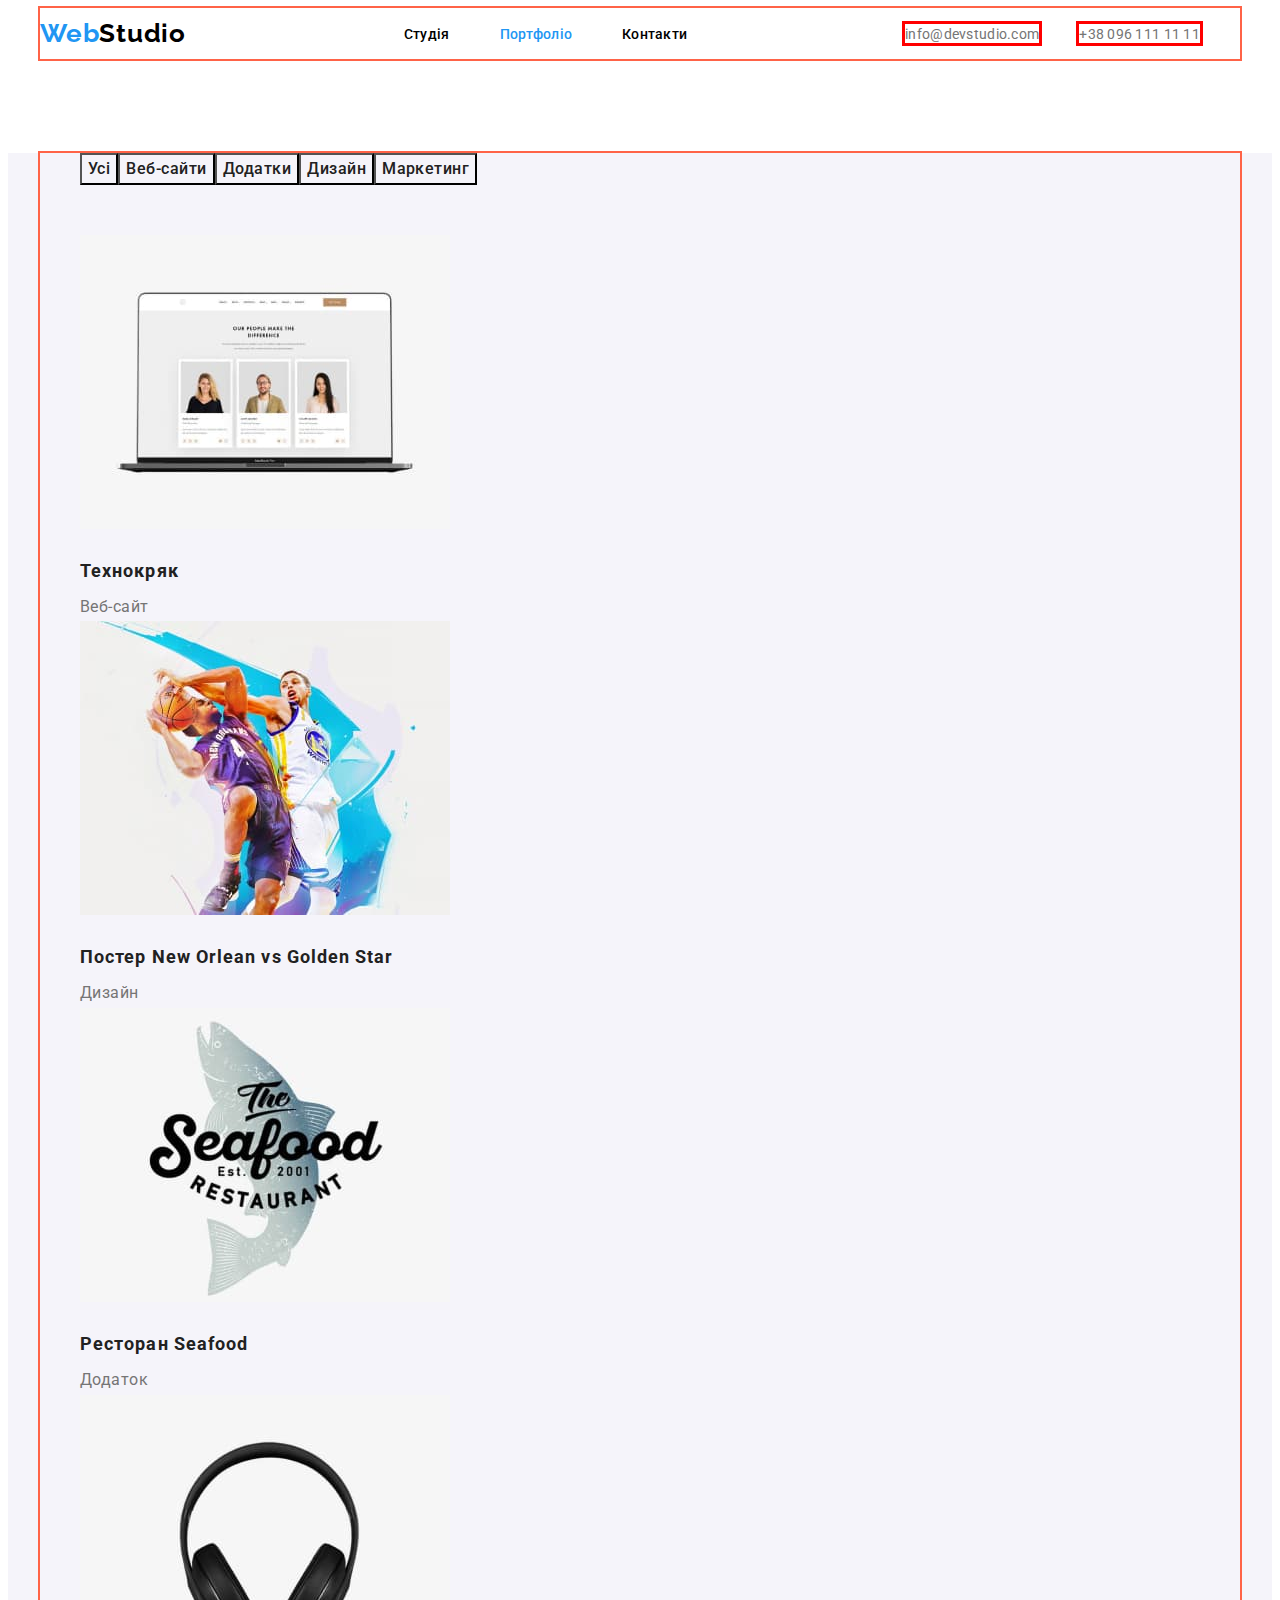
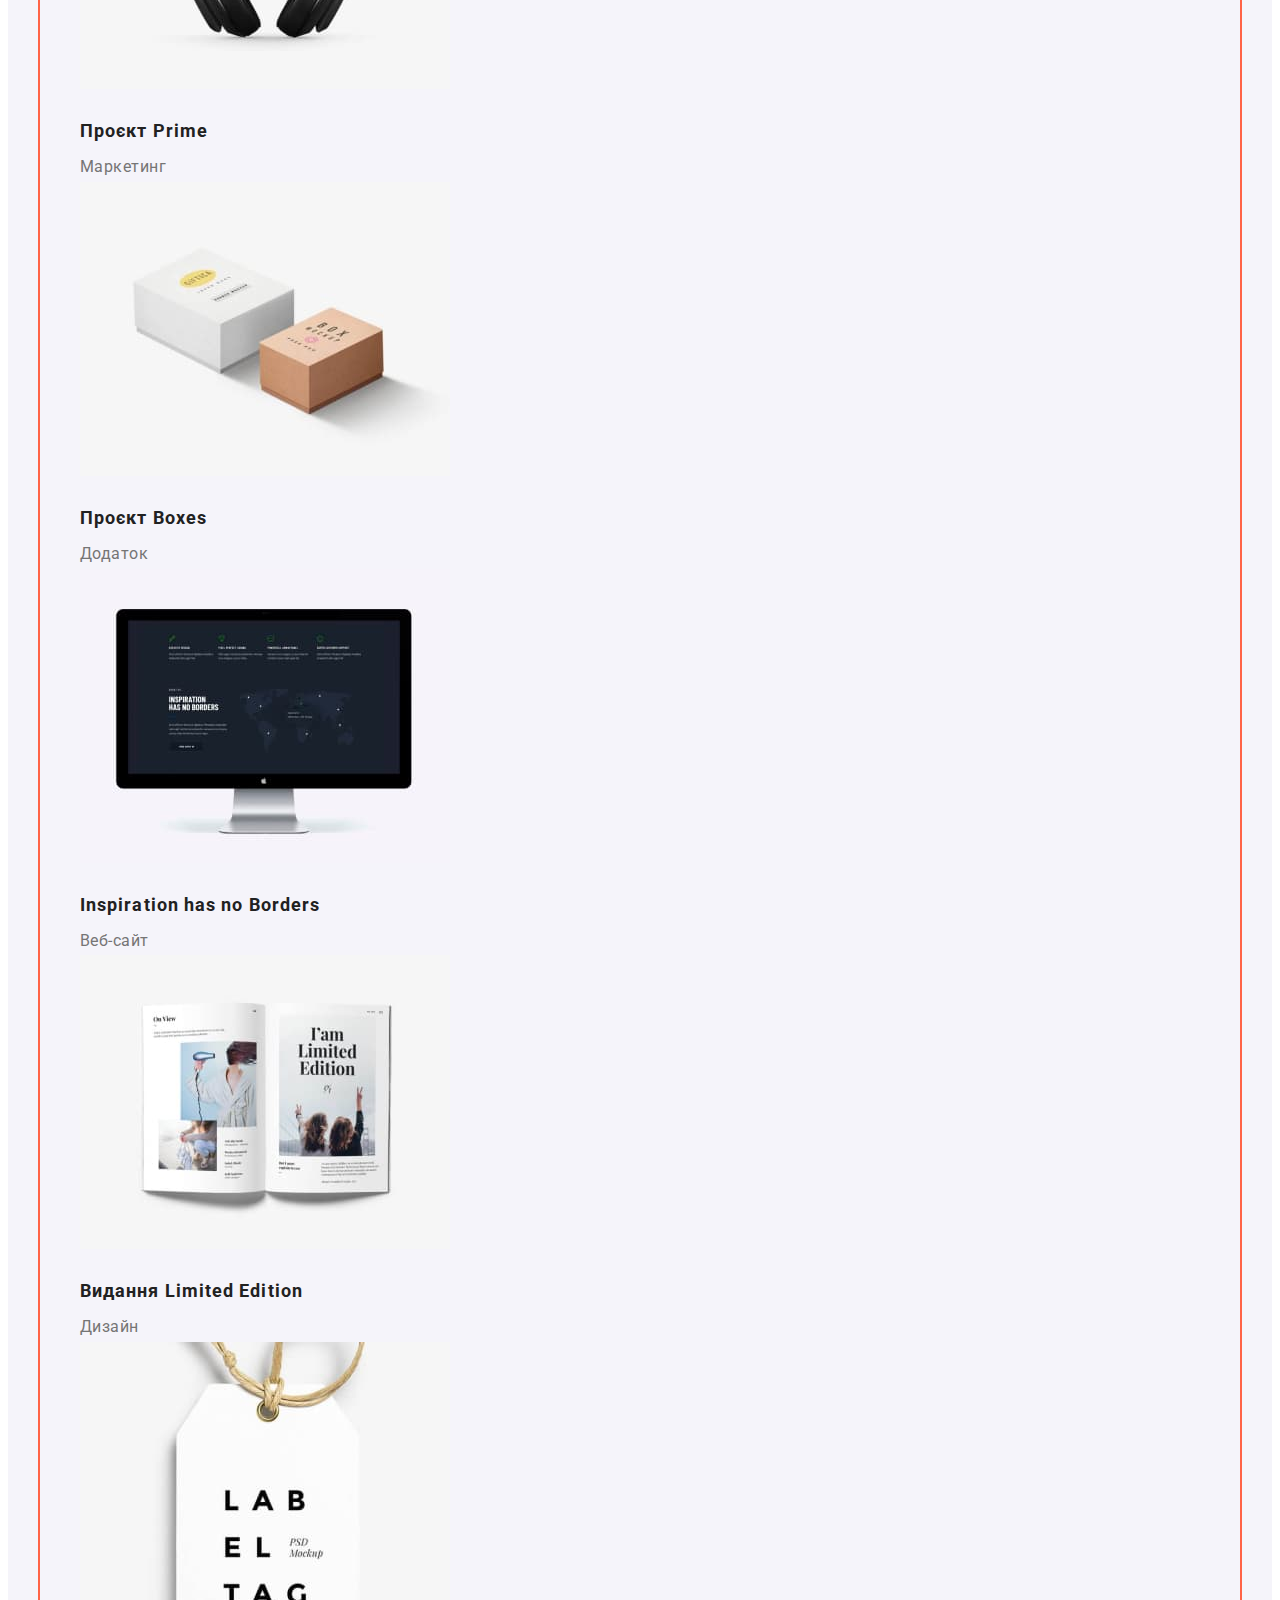
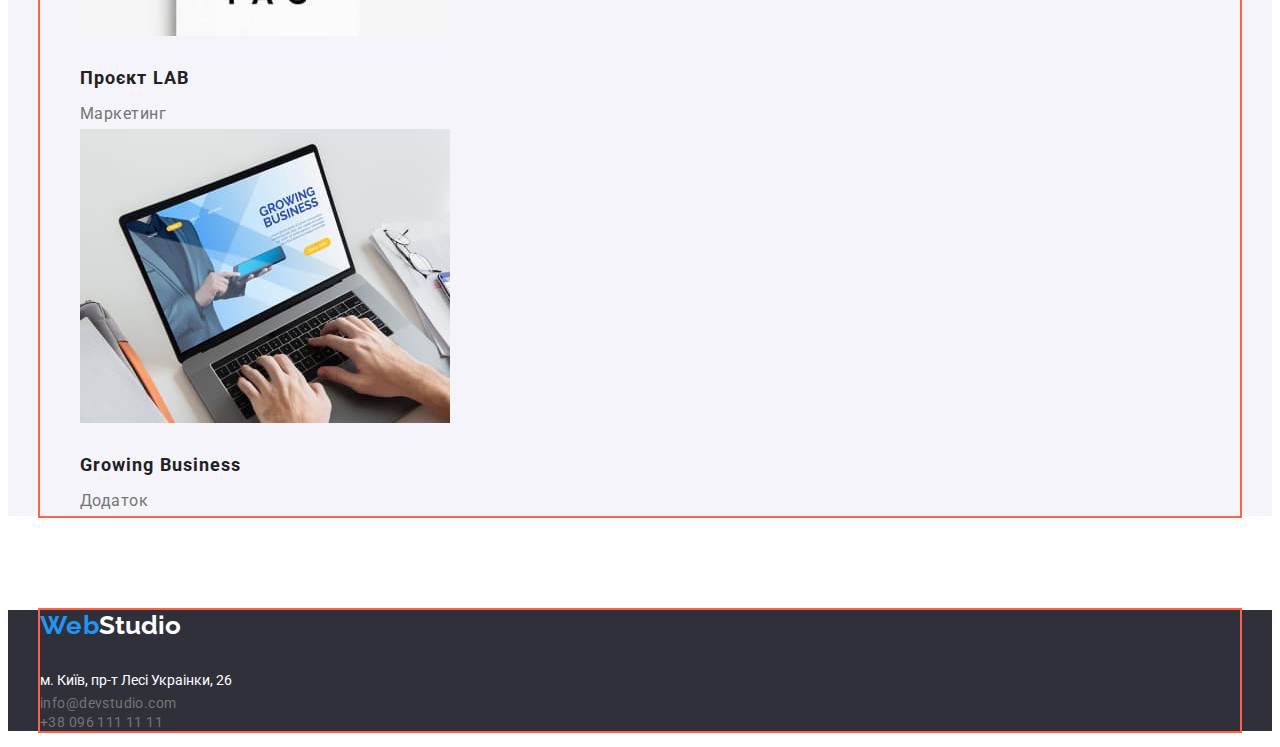
==== portfolio.html @ 2d237d58 "Редагує код" ====
<!DOCTYPE html>
<html lang="uk">
<head>
    <meta charset="UTF-8">
    <meta http-equiv="X-UA-Compatible" content="IE=edge">
    <meta name="viewport" content="width=device-width, initial-scale=1.0">
    <title>Portfolio</title>
    <link 
    href="https://fonts.googleapis.com/css2?family=Raleway:wght@700&family=Roboto:wght@400;500;700;900&display=swap" 
    rel="stylesheet"
    />
    <link rel="stylesheet" href="https://cdnjs.cloudflare.com/ajax/libs/modern-normalize/1.1.0/modern-normalize.min.css" integrity="sha512-wpPYUAdjBVSE4KJnH1VR1HeZfpl1ub8YT/NKx4PuQ5NmX2tKuGu6U/JRp5y+Y8XG2tV+wKQpNHVUX03MfMFn9Q==" crossorigin="anonymous" referrerpolicy="no-referrer" />
    <link rel="stylesheet" href="./css/styles.css">
</head>
<body class="body">

    <header class="header-style">
        <div class="container">
        <nav class="navi-head">
        <a href="./" class="active"><span class="logo">Web</span><span class="logo-style">Studio</span></a>
        <ul class="list-header">
            <li class="link"><a href="./" class="navi">Студія</a></li>
            <li class="link"><a href="./portfolio.html" class="navi-active">Портфоліо</a></li>
            <li class="link"><a href="" class="navi">Контакти</a></li>
         </ul>  
       
        <ul class="list-active">
            <li class="link"><a href="mailto:info@devstudio.com" class="contact-active-head">info@devstudio.com</a></li>
            <li class="link"><a href="tel:+380961111111" class="contact-active-head">+38 096 111 11 11</a></li>
        </ul>
        </nav>
        </div>  
      </header>  
    
      <main>
        <section class="visually-hidden-style">
        <div class="container">
        <h1 class="visually-hidden">Портфоліо</h1>
        <ul class="list-button">
            <li><button type="button" class="button">Усі</button></li>
            <li><button type="button" class="button"> Веб-сайти</button></li>
            <li><button type="button" class="button"> Додатки</button></li>
            <li><button type="button" class="button"> Дизайн</button></li>
            <li><button type="button" class="button"> Маркетинг</button></li> 
        </ul>

        <ul class="list-images">
            <li>
                <img src="./images/img4.jpg" alt="веб-сайт-технокряк" width="370">
                <h2 class="items"> Технокряк </h2>
                <p class="items-element"> Веб-сайт </p>
            </li>
            <li>
                <img src="./images/img5.jpg" alt="постер" width="370">
                <h2 class="items"> Постер New Orlean vs Golden Star </h2>
                <p class="items-element"> Дизайн </p>
            </li>
            <li>
                <img src="./images/img6.jpg" alt="додаток-ресторану" width="370">
                <h2 class="items"> Ресторан Seafood </h2>
                <p class="items-element"> Додаток </p>
            </li>
            <li>
                <img src="./images/img7.jpg" alt="проєкт-маркетинг" width="370">
                <h2 class="items"> Проєкт Prime </h2>
                <p class="items-element"> Маркетинг </p>
            </li>
            <li>
                <img src="./images/img8.jpg" alt="додаток-Boxes" width="370">
                <h2 class="items"> Проєкт Boxes </h2>
                <p class="items-element"> Додаток </p>
            </li>
            <li>
                <img src="./images/img9.jpg" alt="веб-сайт" width="370">
                <h2 class="items"> Inspiration has no Borders </h2>
                <p class="items-element"> Веб-сайт </p>
            </li>
            <li>
                <img src="./images/img10.jpg" alt="дизайн-видання" width="370">
                <h2 class="items"> Видання Limited Edition </h2>
                <p class="items-element"> Дизайн </p>
            </li>
            <li>
                <img src="./images/img11.jpg" alt="проєкт-LAB" width="370">
                <h2 class="items"> Проєкт LAB </h2>
                <p class="items-element"> Маркетинг </p>
            </li>
            <li>
                <img src="./images/img12.jpg" alt="бізнес-додаток" width="370">
                <h2 class="items"> Growing Business </h2>
                <p class="items-element"> Додаток </p>
            </li>
            </ul>
        </div>
        </section>
      </main>
    
    
<footer class="footer-style">
    <div class="container">
    <a href="./" class="active"><span class="logo">Web</span><span class="logo-style-white">Studio</span></a>

  <address>
   <ul class="list-footer">
    <li><a href="https://goo.gl/maps/CPtrU1FHBa2aNyZL9" target="_blank" rel="noopener noreferrer nofollow" class="active-address">м. Київ, пр-т Лесі Украінки, 26</a>   </li>
    <li><a href="mailto:info@devstudio.com" class="contact-active">info@devstudio.com</a></li>
    <li><a href="tel:+380961111111" class="contact-active">+38 096 111 11 11</a></li>
   </ul>
  </address>
    </div>
</footer>
</body>
</html>
---- css/styles.css ----
:root{
    --title-color: #212121;
    --text-color: #757575;
    --accent-color: #2196F3;
    --logo-style-color: #000000;
    --white-color: #FFFFFF;
    --background-color-black: #2F303A;
    --color-button: #F5F4FA;
    --background-color-section :#F5F5F5;
}

.body{
    background-color: var(--white-color);
    font-family: Roboto, sans-serif;
}

.container {
    width: 1200px;
    margin-left: auto;
    margin-right: auto;
    outline: 2px solid tomato;
}

.visually-hidden-style{
    background-color: var(--color-button);
    margin-top: 94px;
    margin-bottom: 0;
}


.header-style{
    background-color: var(-);

}
.navi-head{
    display: flex;
    align-items: center;
    justify-content:space-between;
}
.footer-style{
    margin-top: 94px;
    background-color: var(--background-color-black);
}
.visually-hiden-style{
    background-color: var(--background-color-section);
    margin-top: 94px;
}

.section-photo{
    margin-top: 94px;
}
.active{
    text-decoration:none;
}

.logo{
    padding-top: 24px;
    padding-bottom: 25px;
    color: var(--accent-color);
    font-family: Raleway, sans-serif;
    font-weight: 700;
    font-size: 26px;
    line-height: 1.19;
    text-decoration: none;
    letter-spacing: 0.03em;
}

.logo-style{
    padding-top: 24px;
    padding-bottom: 25px;
    color: var(--logo-style-color);
    font-family: Raleway, sans-serif;
    font-weight: 700;
    font-size: 26px;
    line-height: 1.19;
    text-decoration: none;
    letter-spacing: 0.03em;
}

.logo-style-white{
    margin-top: 60px;
    color: var(--white-color);
    font-family: Raleway, sans-serif;
    font-weight: 700;
    font-size: 26px;
    line-height: 1.19;
    text-align: left;
    text-decoration: none;
}
.logo-footer{
    margin-top: 610px;
    color: var(--accent-color);
    font-family: Raleway, sans-serif;
    font-weight: 700;
    font-size: 26px;
    line-height: 1.19;
    text-decoration: none;
    letter-spacing: 0.03em;
}


.navi {
    color:var(--logo-style-color);
    font-weight: 500;
    font-size: 14px;
    line-height: 1.14;
    letter-spacing: 2%;
    text-decoration: none;
    letter-spacing: 0.02em;
}

.navi:hover,
.navi:focus {
    color: var(--accent-color);
}
.navi-active{
    color: var(--accent-color);
    font-weight: 500;
    font-size: 14px;
    line-height: 1.14;
    letter-spacing: 2%;
    text-decoration: none;
    letter-spacing: 0.02em;
}

.contact{
color: var(--text-color);
}

.contact:hover,
.contact:focus{
    color: var(--accent-color)
}

.section{
    background-color: var(--background-color-black);
    text-align: Center;
}

.headline{
    padding-top: 200px;
    padding-bottom: 30px;
    color: var(--white-color);
    font-family: Raleway, sans-serif;
    font-weight: 900;
    font-size: 44px;
    line-height: 1.36;
    text-transform: uppercase;
    letter-spacing: 0.06em;
}

.heading{
    margin-bottom: 10px;
    color: var(--title-color);
    font-weight: 700;
    font-size: 14px;
    line-height: 1.14;
    text-transform: uppercase;
    letter-spacing: 0.03em;
}

.text{
    margin-top: 0;
    margin-top: 10px;
    color: var(--text-color);
    font-weight: 400;
    font-size: 14px;
    line-height: 1.7;
    letter-spacing: 0.03em;
}

 .list{
    margin-top: 0;
    margin-bottom: 0;
    list-style: none;
 }

 .list-header{
    display: flex;
    list-style: none;
 }

 /* .list-header .link{
    outline: 2px solid tomato;
 } */

 .list-header .link + .link {
    margin-left: 50px;
 }

 .list-active{
    list-style: none;
    display: flex;
 }

 .list-active .link{
    outline: 3px solid red;
    margin-right: 40px;
 }

 .list-footer{
    margin-top: 28px;
    list-style: none;
    padding-left: 0;
 }

 .list-button{
    margin-top: 0;
    display: flex;
    list-style: none;
    margin-bottom: 50px;
 }

 .list-images{
    list-style: none;
    margin-top: 0;
    margin-bottom: 0;
 }

 /* .list-button .button + .button{
    margin-left: 150px;
 } */

 
  
 .button{
    font-family: Roboto, sans-serif;
    color: var(--title-color);
    background-color: #F5F4FA;
    font-weight: 500;
    font-size: 16px;
    line-height: 1.6;
    cursor:pointer;
    letter-spacing: 0.03em;
 }

 .button-active{
    width: 200px;
    height: 50px;
    padding: 10px 24px;
    margin-bottom: 200px;
    font-family: inherit;
    color: var(--white-color);
    font-weight: 700;
    background-color: var(--accent-color);
    font-weight: 500;
    font-size: 16px;
    line-height: 1.6;
    cursor:pointer;
    letter-spacing: 0.06em;
 }

 .button-active:hover,
 .button-active:focus{
    background-color: #188ce8;
 }

.button:hover,
.button:focus{
    background-color: var(--accent-color);
    color: var(--white-color);
}

 .active-address{
    color: var(--white-color);
    font-style: normal;
    font-size: 14px;
    line-height: 1.7;
    text-align: left;
    text-decoration: none;
 }

 .footer{
    background-color: var(--background-color-black);
 }

.contact-active{
    /* background-color: red; */
    color: var(--text-color);
    font-size: 14px;
    font-style: normal;
    line-height: 1.14;
    letter-spacing: 2%;
    text-decoration: none;
    letter-spacing: 0.03em;
}

.contact-active-head{
    color: var(--text-color);
    font-size: 14px;
    font-style: normal;
    line-height: 1.14;
    letter-spacing: 2%;
    text-decoration: none;
    letter-spacing: 0.02em;
}

.contact-active-head:hover,
.contact-active-head:focus{
    color: var(--accent-color);
}

.contact-active:hover,
.contact-active:focus{
    color: var(--accent-color);
}

.aside{
    margin-top: 0;
    margin-bottom: 50px;
    color: var(--title-color);
    font-weight: 700;
    font-size: 36px;
    line-height: 1.16;
    text-align: Center;
    letter-spacing: 0.03em;
}

.aside-comand{
    margin-top: 0;
    margin-bottom: 0;
    padding-top: 60px;
    /* background-color: red; */
    color: var(--title-color);
    font-weight: 700;
    font-size: 36px;
    line-height: 1.16;
    text-align: Center;
    letter-spacing: 0.03em;
}
.photos{
    margin-top: 50px;
}


.subtitle{
    margin-top: 30px;
    color: var(--title-color);
    font-weight: 5s-00;
    font-size: 16px;
    line-height: 1.18;
    letter-spacing: 0.03em;
}

.subtitle-text{
    margin-top: 10px;

    color: var(--text-color);
    font-weight: 400;
    font-size: 16px;
    line-height: 1.18;
    letter-spacing: 0.03em;
}

.items{
    margin-bottom: 0;
    margin-top: 20px;
    color: var(--title-color);
    font-weight: 700;
    font-size: 18px;
    line-height: 2;
    letter-spacing: 0.06em;
}

.items-element{
    margin-bottom: 0;
    margin-top:4px;
    color: var(--text-color);
    font-weight: 400;
    font-size: 16px;
    line-height: 1.8;
    letter-spacing: 0.03em;nd
}

.visually-hidden {
    position: absolute;
    white-space: nowrap;
    width: 1px;
    height: 1px;
    overflow: hidden;
    border: 0;
    padding: 0;
    clip: rect(0 0 0 0);
    clip-path: inset(50%);
    margin: -1px;
}

.comand {
    background-color:var(--color-button);
    margin-top: 94px;
    
}
.comand-block{
    background-color: var(--white-color);
}
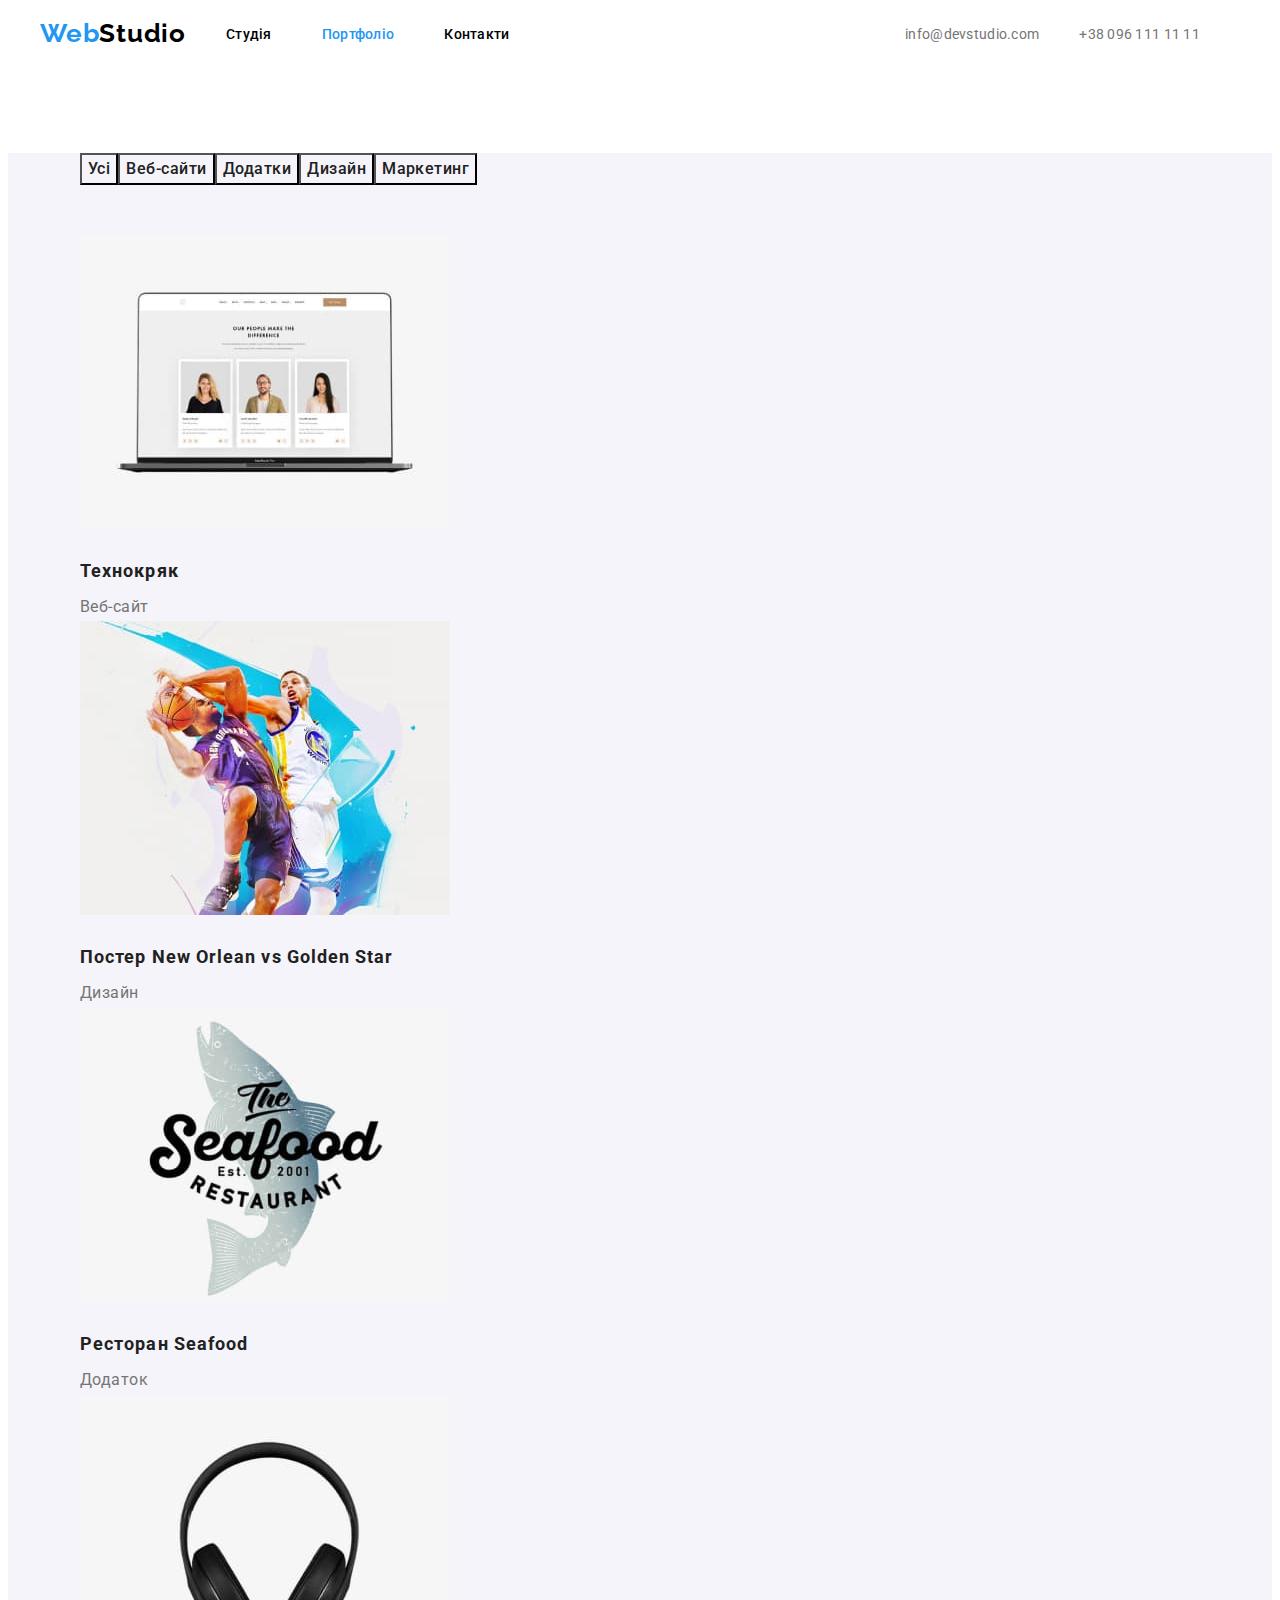
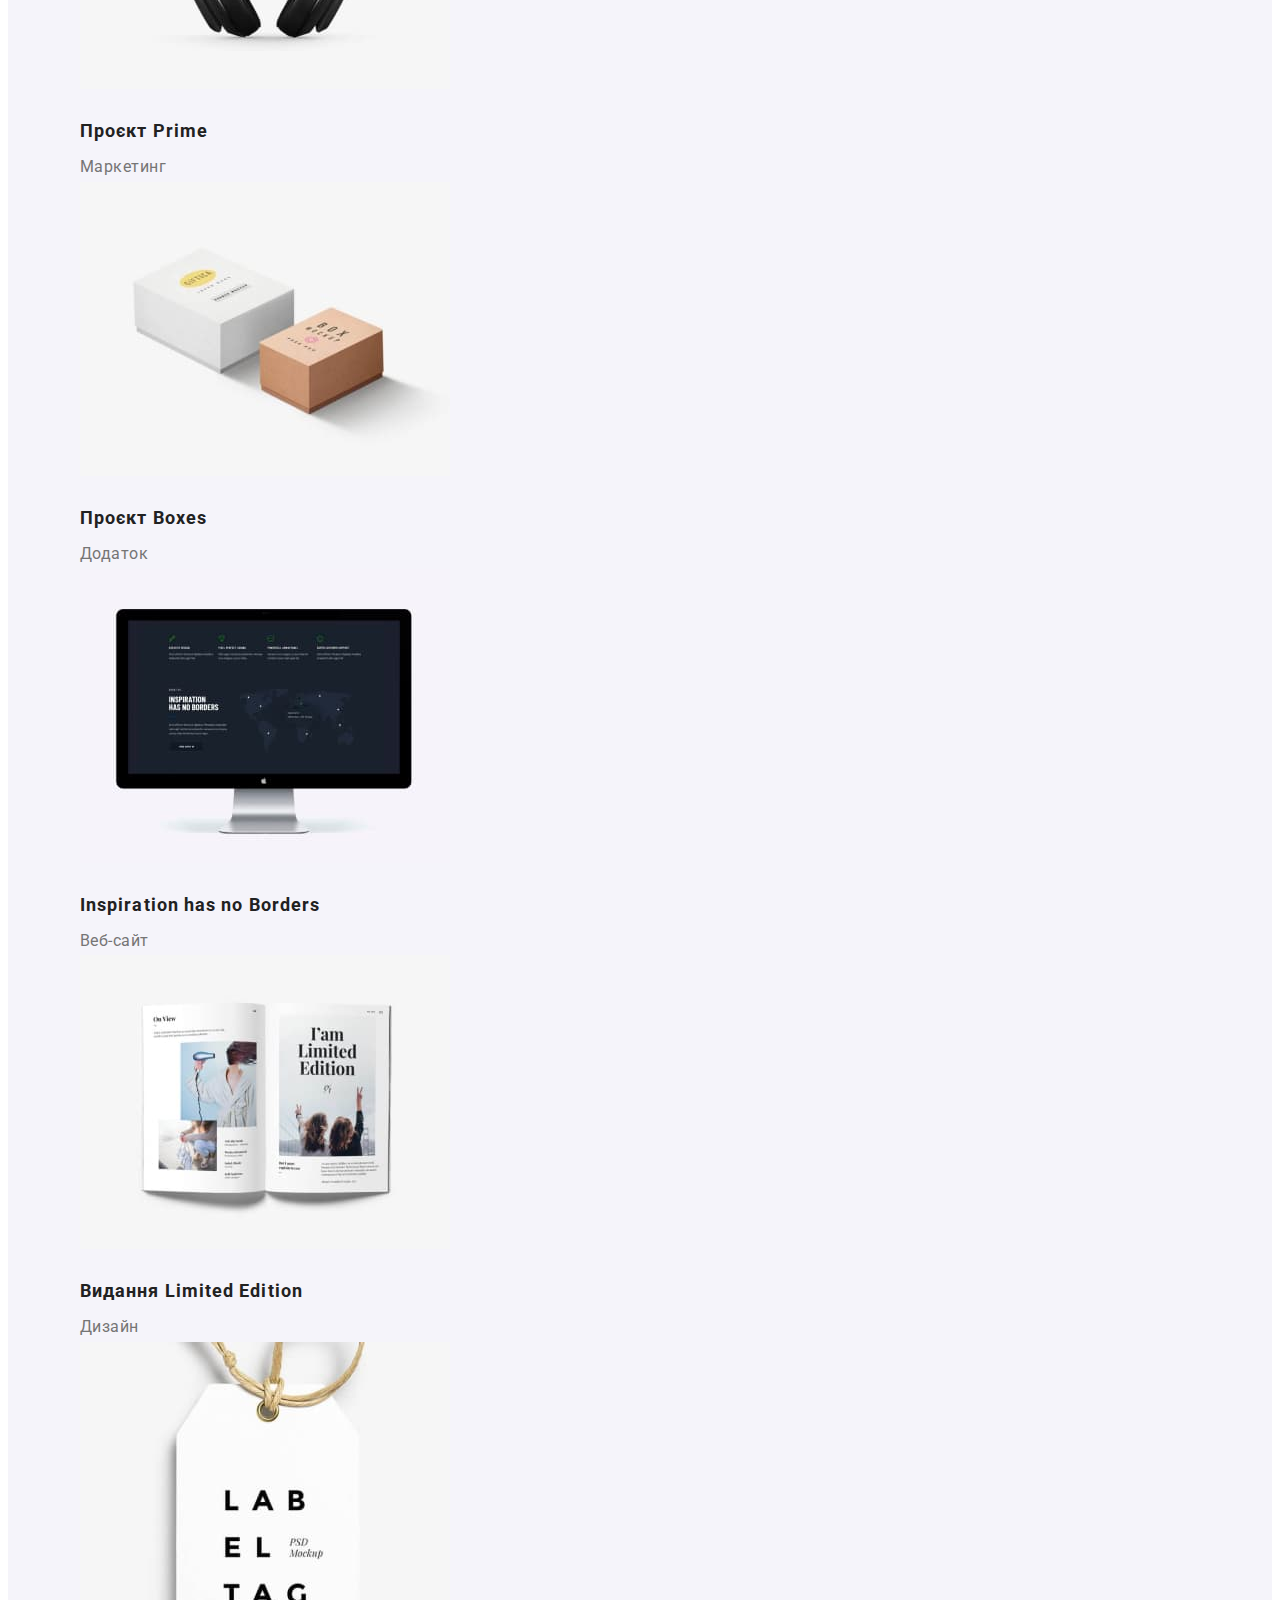
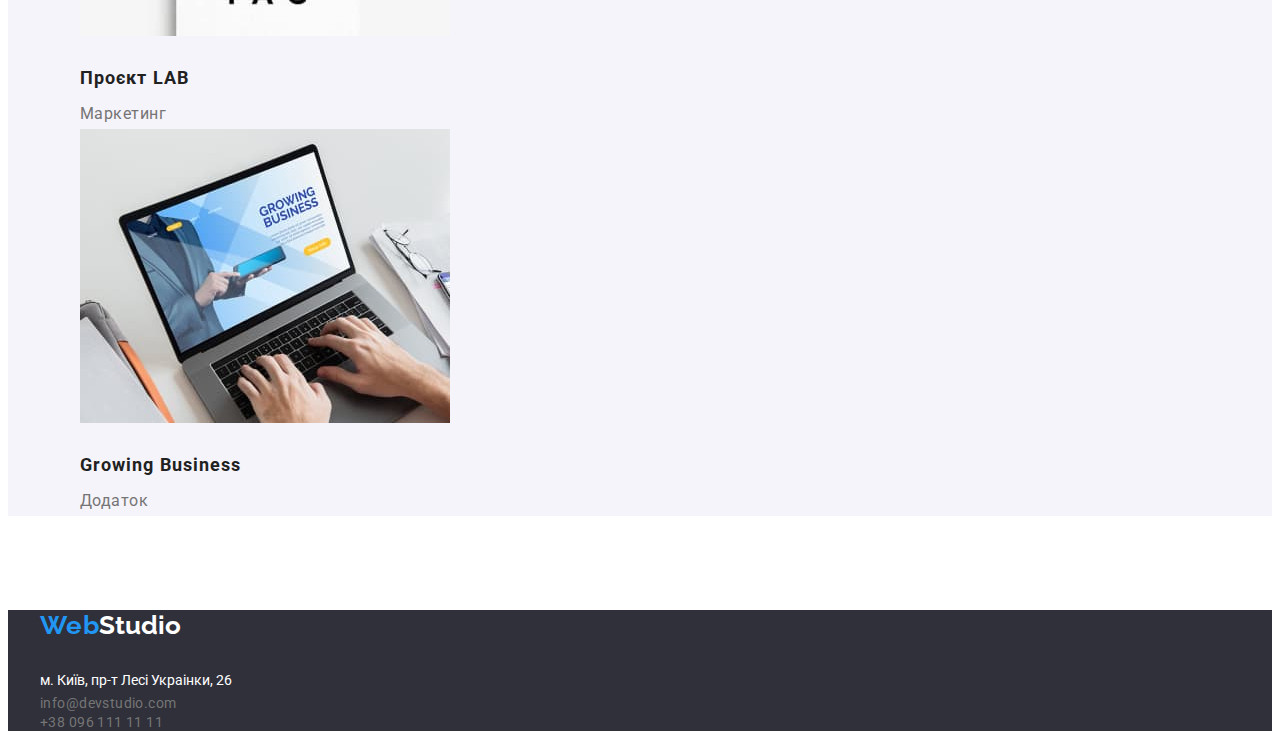
==== commit fc17a47c: "Додає стилі" ====
--- a/portfolio.html
+++ b/portfolio.html
@@ -1,113 +1,157 @@
 <!DOCTYPE html>
 <html lang="uk">
-<head>
-    <meta charset="UTF-8">
-    <meta http-equiv="X-UA-Compatible" content="IE=edge">
-    <meta name="viewport" content="width=device-width, initial-scale=1.0">
+  <head>
+    <meta charset="UTF-8" />
+    <meta http-equiv="X-UA-Compatible" content="IE=edge" />
+    <meta name="viewport" content="width=device-width, initial-scale=1.0" />
     <title>Portfolio</title>
-    <link 
-    href="https://fonts.googleapis.com/css2?family=Raleway:wght@700&family=Roboto:wght@400;500;700;900&display=swap" 
-    rel="stylesheet"
+    <link
+      href="https://fonts.googleapis.com/css2?family=Raleway:wght@700&family=Roboto:wght@400;500;700;900&display=swap"
+      rel="stylesheet"
     />
-    <link rel="stylesheet" href="https://cdnjs.cloudflare.com/ajax/libs/modern-normalize/1.1.0/modern-normalize.min.css" integrity="sha512-wpPYUAdjBVSE4KJnH1VR1HeZfpl1ub8YT/NKx4PuQ5NmX2tKuGu6U/JRp5y+Y8XG2tV+wKQpNHVUX03MfMFn9Q==" crossorigin="anonymous" referrerpolicy="no-referrer" />
-    <link rel="stylesheet" href="./css/styles.css">
-</head>
-<body class="body">
+    <link
+      rel="stylesheet"
+      href="https://cdnjs.cloudflare.com/ajax/libs/modern-normalize/1.1.0/modern-normalize.min.css"
+      integrity="sha512-wpPYUAdjBVSE4KJnH1VR1HeZfpl1ub8YT/NKx4PuQ5NmX2tKuGu6U/JRp5y+Y8XG2tV+wKQpNHVUX03MfMFn9Q=="
+      crossorigin="anonymous"
+      referrerpolicy="no-referrer"
+    />
+    <link rel="stylesheet" href="./css/styles.css" />
+  </head>
+  <body class="body">
+    <header class="header-style">
+      <div class="container">
+        <nav class="navi-head">
+          <a href="./" class="active"
+            ><span class="logo">Web</span
+            ><span class="logo-style">Studio</span></a
+          >
+          <ul class="list-header">
+            <li class="link"><a href="./" class="navi">Студія</a></li>
+            <li class="link">
+              <a href="./portfolio.html" class="navi-active">Портфоліо</a>
+            </li>
+            <li class="link"><a href="" class="navi">Контакти</a></li>
+          </ul>
 
-    <header class="header-style">
+          <ul class="list-active">
+            <li class="link">
+              <a href="mailto:info@devstudio.com" class="contact-active-head"
+                >info@devstudio.com</a
+              >
+            </li>
+            <li class="link">
+              <a href="tel:+380961111111" class="contact-active-head"
+                >+38 096 111 11 11</a
+              >
+            </li>
+          </ul>
+        </nav>
+      </div>
+    </header>
+
+    <main>
+      <section class="visually-hidden-style">
         <div class="container">
-        <nav class="navi-head">
-        <a href="./" class="active"><span class="logo">Web</span><span class="logo-style">Studio</span></a>
-        <ul class="list-header">
-            <li class="link"><a href="./" class="navi">Студія</a></li>
-            <li class="link"><a href="./portfolio.html" class="navi-active">Портфоліо</a></li>
-            <li class="link"><a href="" class="navi">Контакти</a></li>
-         </ul>  
-       
-        <ul class="list-active">
-            <li class="link"><a href="mailto:info@devstudio.com" class="contact-active-head">info@devstudio.com</a></li>
-            <li class="link"><a href="tel:+380961111111" class="contact-active-head">+38 096 111 11 11</a></li>
-        </ul>
-        </nav>
-        </div>  
-      </header>  
-    
-      <main>
-        <section class="visually-hidden-style">
-        <div class="container">
-        <h1 class="visually-hidden">Портфоліо</h1>
-        <ul class="list-button">
+          <h1 class="visually-hidden">Портфоліо</h1>
+          <ul class="list-button">
             <li><button type="button" class="button">Усі</button></li>
-            <li><button type="button" class="button"> Веб-сайти</button></li>
-            <li><button type="button" class="button"> Додатки</button></li>
-            <li><button type="button" class="button"> Дизайн</button></li>
-            <li><button type="button" class="button"> Маркетинг</button></li> 
-        </ul>
+            <li><button type="button" class="button">Веб-сайти</button></li>
+            <li><button type="button" class="button">Додатки</button></li>
+            <li><button type="button" class="button">Дизайн</button></li>
+            <li><button type="button" class="button">Маркетинг</button></li>
+          </ul>
 
-        <ul class="list-images">
+          <ul class="list-images">
             <li>
-                <img src="./images/img4.jpg" alt="веб-сайт-технокряк" width="370">
-                <h2 class="items"> Технокряк </h2>
-                <p class="items-element"> Веб-сайт </p>
+              <img
+                src="./images/img4.jpg"
+                alt="веб-сайт-технокряк"
+                width="370"
+              />
+              <h2 class="items">Технокряк</h2>
+              <p class="items-element">Веб-сайт</p>
             </li>
             <li>
-                <img src="./images/img5.jpg" alt="постер" width="370">
-                <h2 class="items"> Постер New Orlean vs Golden Star </h2>
-                <p class="items-element"> Дизайн </p>
+              <img src="./images/img5.jpg" alt="постер" width="370" />
+              <h2 class="items">Постер New Orlean vs Golden Star</h2>
+              <p class="items-element">Дизайн</p>
             </li>
             <li>
-                <img src="./images/img6.jpg" alt="додаток-ресторану" width="370">
-                <h2 class="items"> Ресторан Seafood </h2>
-                <p class="items-element"> Додаток </p>
+              <img
+                src="./images/img6.jpg"
+                alt="додаток-ресторану"
+                width="370"
+              />
+              <h2 class="items">Ресторан Seafood</h2>
+              <p class="items-element">Додаток</p>
             </li>
             <li>
-                <img src="./images/img7.jpg" alt="проєкт-маркетинг" width="370">
-                <h2 class="items"> Проєкт Prime </h2>
-                <p class="items-element"> Маркетинг </p>
+              <img src="./images/img7.jpg" alt="проєкт-маркетинг" width="370" />
+              <h2 class="items">Проєкт Prime</h2>
+              <p class="items-element">Маркетинг</p>
             </li>
             <li>
-                <img src="./images/img8.jpg" alt="додаток-Boxes" width="370">
-                <h2 class="items"> Проєкт Boxes </h2>
-                <p class="items-element"> Додаток </p>
+              <img src="./images/img8.jpg" alt="додаток-Boxes" width="370" />
+              <h2 class="items">Проєкт Boxes</h2>
+              <p class="items-element">Додаток</p>
             </li>
             <li>
-                <img src="./images/img9.jpg" alt="веб-сайт" width="370">
-                <h2 class="items"> Inspiration has no Borders </h2>
-                <p class="items-element"> Веб-сайт </p>
+              <img src="./images/img9.jpg" alt="веб-сайт" width="370" />
+              <h2 class="items">Inspiration has no Borders</h2>
+              <p class="items-element">Веб-сайт</p>
             </li>
             <li>
-                <img src="./images/img10.jpg" alt="дизайн-видання" width="370">
-                <h2 class="items"> Видання Limited Edition </h2>
-                <p class="items-element"> Дизайн </p>
+              <img src="./images/img10.jpg" alt="дизайн-видання" width="370" />
+              <h2 class="items">Видання Limited Edition</h2>
+              <p class="items-element">Дизайн</p>
             </li>
             <li>
-                <img src="./images/img11.jpg" alt="проєкт-LAB" width="370">
-                <h2 class="items"> Проєкт LAB </h2>
-                <p class="items-element"> Маркетинг </p>
+              <img src="./images/img11.jpg" alt="проєкт-LAB" width="370" />
+              <h2 class="items">Проєкт LAB</h2>
+              <p class="items-element">Маркетинг</p>
             </li>
             <li>
-                <img src="./images/img12.jpg" alt="бізнес-додаток" width="370">
-                <h2 class="items"> Growing Business </h2>
-                <p class="items-element"> Додаток </p>
+              <img src="./images/img12.jpg" alt="бізнес-додаток" width="370" />
+              <h2 class="items">Growing Business</h2>
+              <p class="items-element">Додаток</p>
             </li>
-            </ul>
+          </ul>
         </div>
-        </section>
-      </main>
-    
-    
-<footer class="footer-style">
-    <div class="container">
-    <a href="./" class="active"><span class="logo">Web</span><span class="logo-style-white">Studio</span></a>
+      </section>
+    </main>
 
-  <address>
-   <ul class="list-footer">
-    <li><a href="https://goo.gl/maps/CPtrU1FHBa2aNyZL9" target="_blank" rel="noopener noreferrer nofollow" class="active-address">м. Київ, пр-т Лесі Украінки, 26</a>   </li>
-    <li><a href="mailto:info@devstudio.com" class="contact-active">info@devstudio.com</a></li>
-    <li><a href="tel:+380961111111" class="contact-active">+38 096 111 11 11</a></li>
-   </ul>
-  </address>
-    </div>
-</footer>
-</body>
-</html>+    <footer class="footer-style">
+      <div class="container">
+        <a href="./" class="active"
+          ><span class="logo">Web</span
+          ><span class="logo-style-white">Studio</span></a
+        >
+
+        <address>
+          <ul class="list-footer">
+            <li>
+              <a
+                href="https://goo.gl/maps/CPtrU1FHBa2aNyZL9"
+                target="_blank"
+                rel="noopener noreferrer nofollow"
+                class="active-address"
+                >м. Київ, пр-т Лесі Украінки, 26</a
+              >
+            </li>
+            <li>
+              <a href="mailto:info@devstudio.com" class="contact-active"
+                >info@devstudio.com</a
+              >
+            </li>
+            <li>
+              <a href="tel:+380961111111" class="contact-active"
+                >+38 096 111 11 11</a
+              >
+            </li>
+          </ul>
+        </address>
+      </div>
+    </footer>
+  </body>
+</html>
--- a/css/styles.css
+++ b/css/styles.css
@@ -18,7 +18,9 @@
     width: 1200px;
     margin-left: auto;
     margin-right: auto;
-    outline: 2px solid tomato;
+    padding-left: 15px;
+    padding-right: 15px;
+    /* outline: 2px solid tomato; */
 }
 
 .visually-hidden-style{
@@ -35,16 +37,16 @@
 .navi-head{
     display: flex;
     align-items: center;
-    justify-content:space-between;
+    /* justify-content:space-around; */
 }
 .footer-style{
     margin-top: 94px;
     background-color: var(--background-color-black);
 }
 .visually-hiden-style{
-    background-color: var(--background-color-section);
     margin-top: 94px;
 }
+
 
 .section-photo{
     margin-top: 94px;
@@ -100,6 +102,8 @@
 
 
 .navi {
+    padding-top: 32px;
+    padding-bottom: 32px;
     color:var(--logo-style-color);
     font-weight: 500;
     font-size: 14px;
@@ -114,6 +118,8 @@
     color: var(--accent-color);
 }
 .navi-active{
+    padding-top: 32px;
+    padding-bottom: 32px;
     color: var(--accent-color);
     font-weight: 500;
     font-size: 14px;
@@ -138,6 +144,7 @@
 }
 
 .headline{
+    margin-top: 0;
     padding-top: 200px;
     padding-bottom: 30px;
     color: var(--white-color);
@@ -175,13 +182,20 @@
     list-style: none;
  }
 
+ .list .item-head{
+    flex-wrap: wrap;
+    display: inline-block;
+    width: 270px;
+ }
+
  .list-header{
     display: flex;
     list-style: none;
  }
-
- /* .list-header .link{
+/* 
+ .list-header .link{
     outline: 2px solid tomato;
+   
  } */
 
  .list-header .link + .link {
@@ -189,12 +203,12 @@
  }
 
  .list-active{
+    margin-left: auto;
     list-style: none;
     display: flex;
  }
 
  .list-active .link{
-    outline: 3px solid red;
     margin-right: 40px;
  }
 
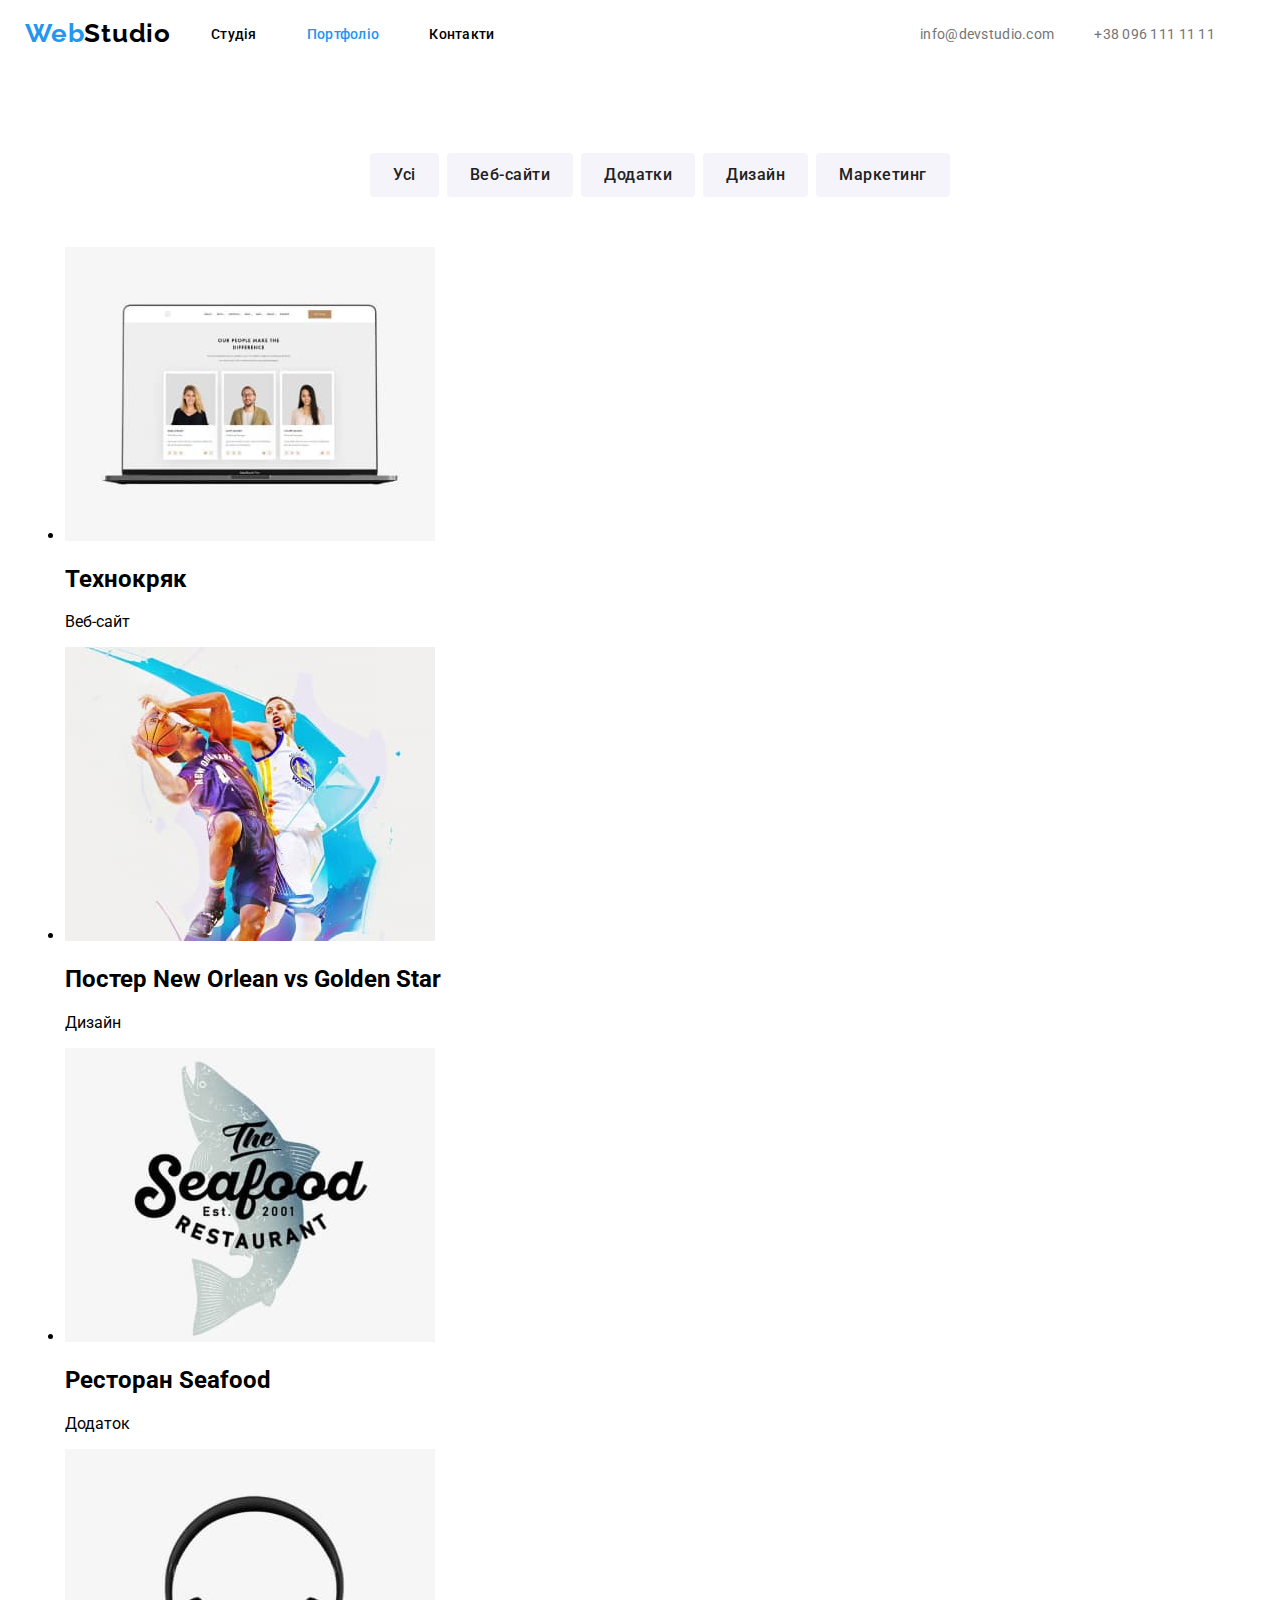
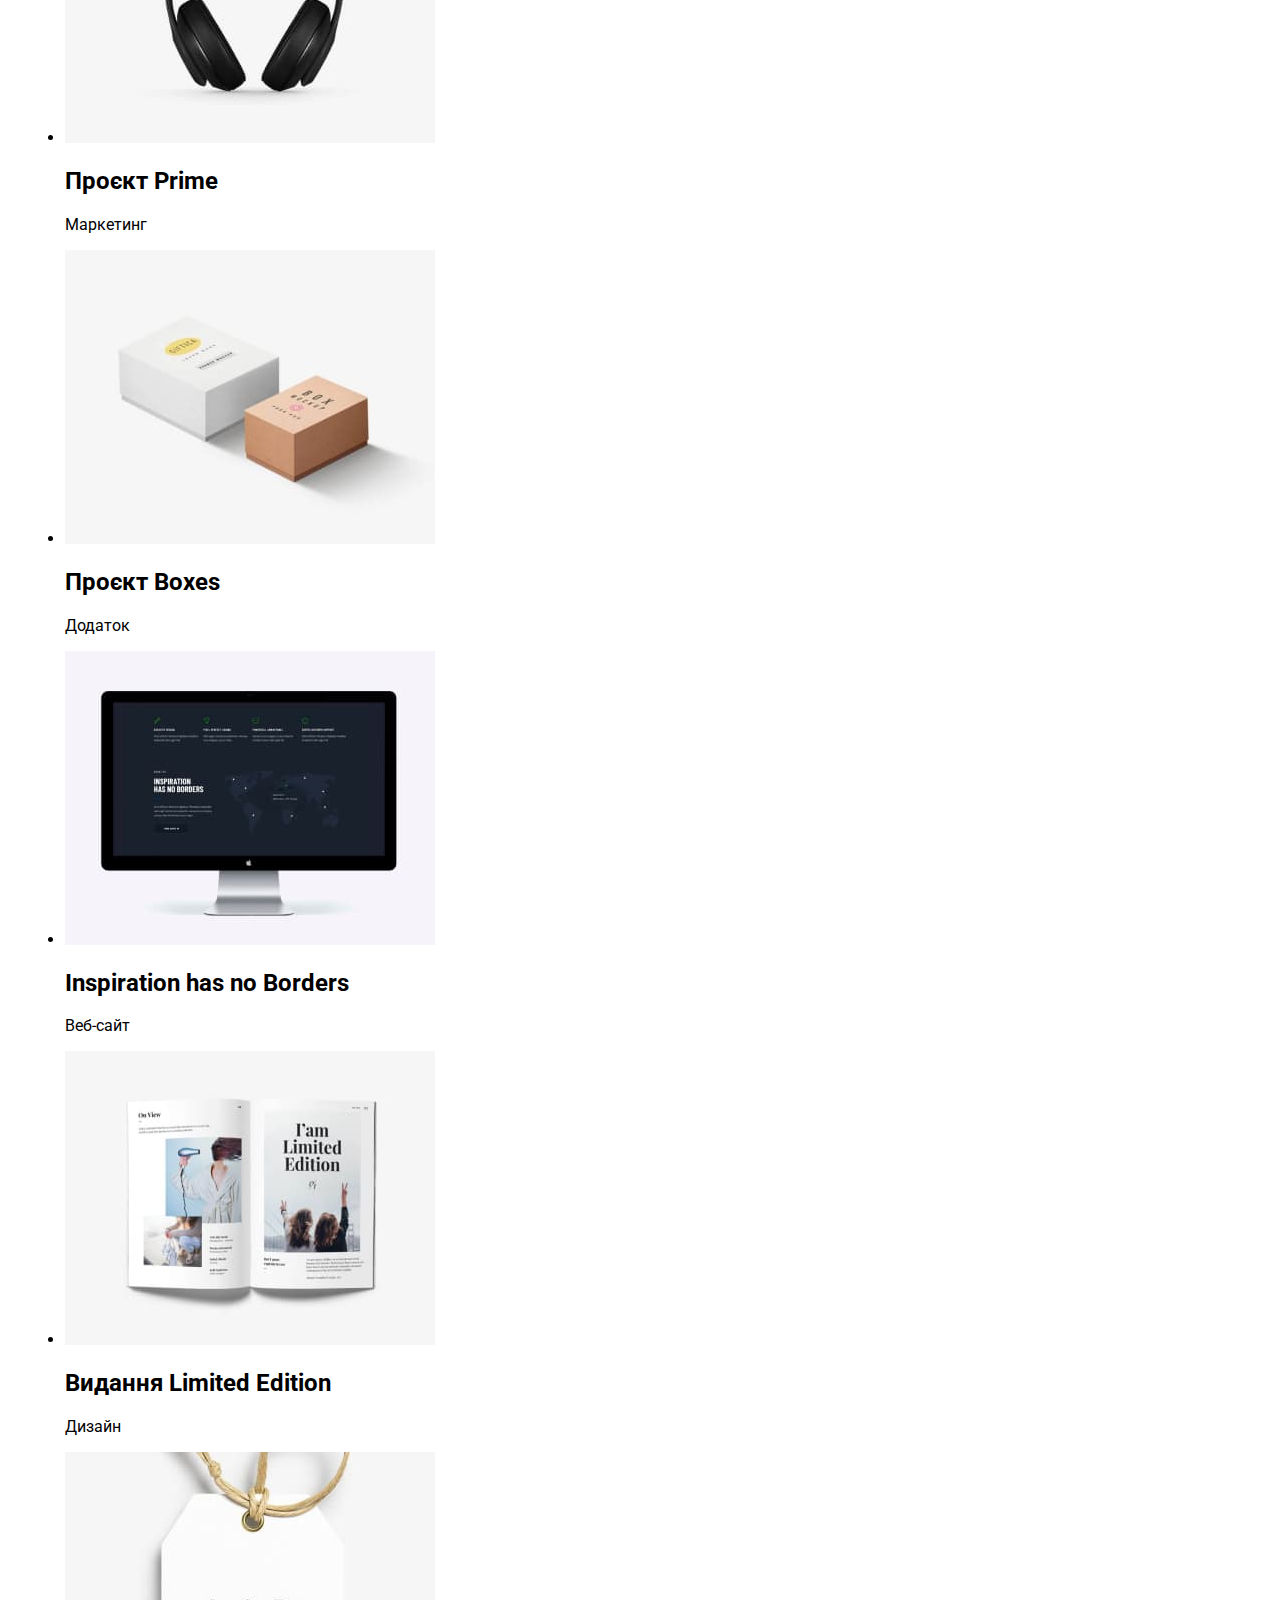
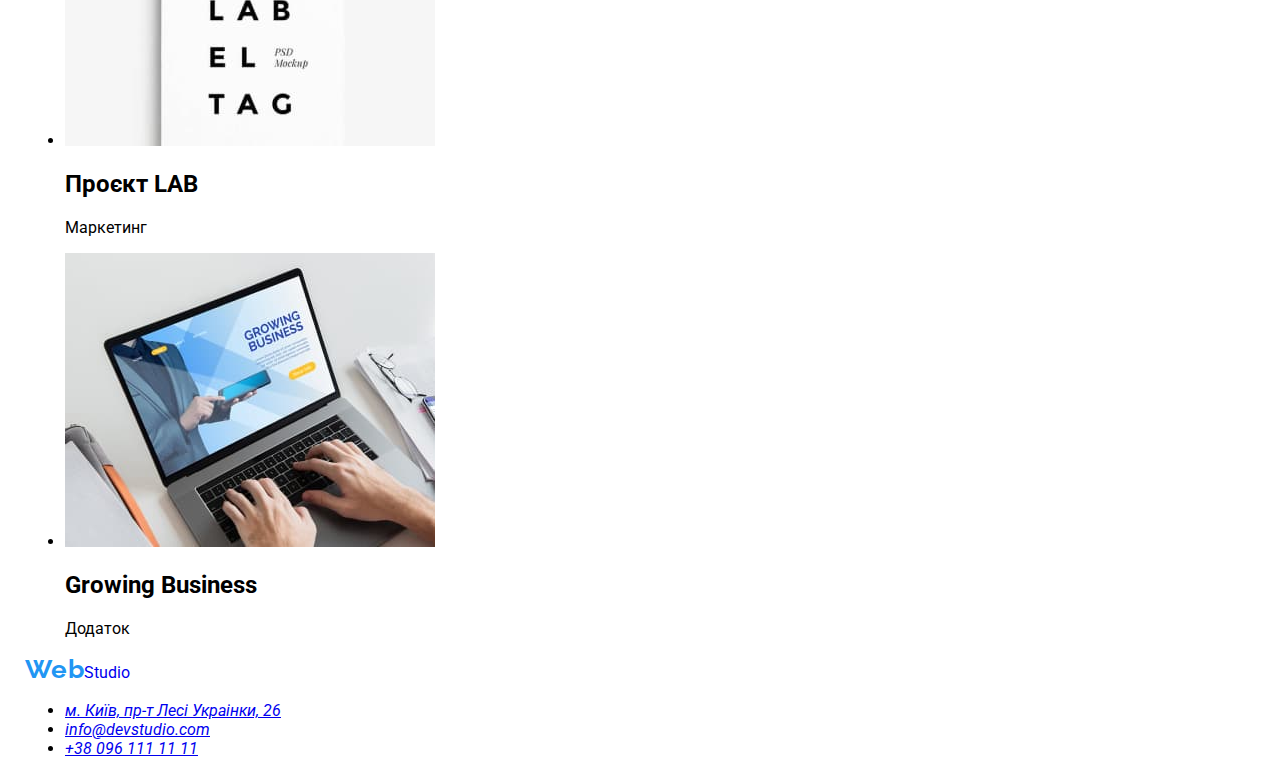
==== commit 9c7ffb24: "Редагує код" ====
--- a/portfolio.html
+++ b/portfolio.html
@@ -55,15 +55,15 @@
         <div class="container">
           <h1 class="visually-hidden">Портфоліо</h1>
           <ul class="list-button">
-            <li><button type="button" class="button">Усі</button></li>
-            <li><button type="button" class="button">Веб-сайти</button></li>
-            <li><button type="button" class="button">Додатки</button></li>
-            <li><button type="button" class="button">Дизайн</button></li>
-            <li><button type="button" class="button">Маркетинг</button></li>
+            <li class="item"><button type="button" class="button">Усі</button></li>
+            <li class="item"><button type="button" class="button">Веб-сайти</button></li>
+            <li class="item"><button type="button" class="button">Додатки</button></li>
+            <li class="item"><button type="button" class="button">Дизайн</button></li>
+            <li class="item"><button type="button" class="button">Маркетинг</button></li>
           </ul>
 
           <ul class="list-images">
-            <li>
+            <li class="images-element">
               <img
                 src="./images/img4.jpg"
                 alt="веб-сайт-технокряк"
@@ -72,12 +72,12 @@
               <h2 class="items">Технокряк</h2>
               <p class="items-element">Веб-сайт</p>
             </li>
-            <li>
-              <img src="./images/img5.jpg" alt="постер" width="370" />
+            <li class="images-element">
+              <img src="./images/img5.jpg" alt="постер" width="370"/>
               <h2 class="items">Постер New Orlean vs Golden Star</h2>
               <p class="items-element">Дизайн</p>
             </li>
-            <li>
+            <li class="images-element">
               <img
                 src="./images/img6.jpg"
                 alt="додаток-ресторану"
@@ -86,33 +86,33 @@
               <h2 class="items">Ресторан Seafood</h2>
               <p class="items-element">Додаток</p>
             </li>
-            <li>
-              <img src="./images/img7.jpg" alt="проєкт-маркетинг" width="370" />
+            <li class="images-element">
+              <img src="./images/img7.jpg" alt="проєкт-маркетинг" width="370"/>
               <h2 class="items">Проєкт Prime</h2>
               <p class="items-element">Маркетинг</p>
             </li>
-            <li>
-              <img src="./images/img8.jpg" alt="додаток-Boxes" width="370" />
+            <li class="images-element">
+              <img src="./images/img8.jpg" alt="додаток-Boxes" width="370"/>
               <h2 class="items">Проєкт Boxes</h2>
               <p class="items-element">Додаток</p>
             </li>
-            <li>
-              <img src="./images/img9.jpg" alt="веб-сайт" width="370" />
+            <li class="images-element">
+              <img src="./images/img9.jpg" alt="веб-сайт" width="370"/>
               <h2 class="items">Inspiration has no Borders</h2>
               <p class="items-element">Веб-сайт</p>
             </li>
-            <li>
-              <img src="./images/img10.jpg" alt="дизайн-видання" width="370" />
+            <li class="images-element">
+              <img src="./images/img10.jpg" alt="дизайн-видання" width="370"/>
               <h2 class="items">Видання Limited Edition</h2>
               <p class="items-element">Дизайн</p>
             </li>
-            <li>
-              <img src="./images/img11.jpg" alt="проєкт-LAB" width="370" />
+            <li class="images-element">
+              <img src="./images/img11.jpg" alt="проєкт-LAB" width="370"/>
               <h2 class="items">Проєкт LAB</h2>
               <p class="items-element">Маркетинг</p>
             </li>
-            <li>
-              <img src="./images/img12.jpg" alt="бізнес-додаток" width="370" />
+            <li class="images-element">
+              <img src="./images/img12.jpg" alt="бізнес-додаток" width="370"/>
               <h2 class="items">Growing Business</h2>
               <p class="items-element">Додаток</p>
             </li>
--- a/css/styles.css
+++ b/css/styles.css
@@ -15,7 +15,7 @@
 }
 
 .container {
-    width: 1200px;
+    width: 1230px;
     margin-left: auto;
     margin-right: auto;
     padding-left: 15px;
@@ -23,34 +23,56 @@
     /* outline: 2px solid tomato; */
 }
 
+
+/*head webstudio*/
+.header-style{
+    background-color: var(-);
+}
+.contact-active-head{
+    color: var(--text-color);
+    font-size: 14px;
+    font-style: normal;
+    line-height: 1.14;
+    letter-spacing: 2%;
+    text-decoration: none;
+    letter-spacing: 0.02em;
+}
+
+.contact-active-head:hover,
+.contact-active-head:focus{
+    color: var(--accent-color);
+}
+
+.navi {
+    padding-top: 32px;
+    padding-bottom: 32px;
+    color:var(--logo-style-color);
+    font-weight: 500;
+    font-size: 14px;
+    line-height: 1.14;
+    letter-spacing: 2%;
+    text-decoration: none;
+    letter-spacing: 0.02em;
+}
+
+
+.navi:hover,
+.navi:focus {
+    color: var(--accent-color);
+}
+
+
+.navi-head{
+    display: flex;
+    align-items: center;
+    /* justify-content:space-around; */
+}
 .visually-hidden-style{
-    background-color: var(--color-button);
+    background-color: var(--white-color);
     margin-top: 94px;
     margin-bottom: 0;
 }
 
-
-.header-style{
-    background-color: var(-);
-
-}
-.navi-head{
-    display: flex;
-    align-items: center;
-    /* justify-content:space-around; */
-}
-.footer-style{
-    margin-top: 94px;
-    background-color: var(--background-color-black);
-}
-.visually-hiden-style{
-    margin-top: 94px;
-}
-
-
-.section-photo{
-    margin-top: 94px;
-}
 .active{
     text-decoration:none;
 }
@@ -79,44 +101,49 @@
     letter-spacing: 0.03em;
 }
 
-.logo-style-white{
-    margin-top: 60px;
-    color: var(--white-color);
-    font-family: Raleway, sans-serif;
-    font-weight: 700;
-    font-size: 26px;
-    line-height: 1.19;
-    text-align: left;
-    text-decoration: none;
-}
-.logo-footer{
-    margin-top: 610px;
-    color: var(--accent-color);
-    font-family: Raleway, sans-serif;
-    font-weight: 700;
-    font-size: 26px;
-    line-height: 1.19;
-    text-decoration: none;
-    letter-spacing: 0.03em;
-}
-
-
-.navi {
-    padding-top: 32px;
-    padding-bottom: 32px;
-    color:var(--logo-style-color);
-    font-weight: 500;
-    font-size: 14px;
+.list-header{
+    display: flex;
+    list-style: none;
+ }
+ 
+ .list-header .link + .link {
+    margin-left: 50px;
+ }
+
+ .list-active{
+    margin-left: auto;
+    list-style: none;
+    display: flex;
+ }
+
+ .list-active .link{
+    margin-right: 40px;
+ }
+
+
+ .contact{
+    color: var(--text-color);
+}
+    
+.contact:hover,
+.contact:focus{
+    color: var(--accent-color)
+}
+ .contact-active-head{
+    color: var(--text-color);
+    font-size: 14px;
+    font-style: normal;
     line-height: 1.14;
     letter-spacing: 2%;
     text-decoration: none;
     letter-spacing: 0.02em;
 }
 
-.navi:hover,
-.navi:focus {
-    color: var(--accent-color);
-}
+.contact-active-head:hover,
+.contact-active-head:focus{
+    color: var(--accent-color);
+}
+
 .navi-active{
     padding-top: 32px;
     padding-bottom: 32px;
@@ -129,20 +156,35 @@
     letter-spacing: 0.02em;
 }
 
-.contact{
-color: var(--text-color);
-}
-
-.contact:hover,
-.contact:focus{
-    color: var(--accent-color)
-}
-
+
+
+/*main section*/
 .section{
     background-color: var(--background-color-black);
     text-align: Center;
 }
-
+/* .link-button{
+    display: flex;
+    list-style: none;
+} */
+.list-button{
+    margin-top: 0;
+    display: flex;
+    list-style: none;
+    margin-bottom: 50px;
+    justify-content: center;
+ }
+ .list{
+    display: flex;
+    list-style: none;
+ }
+ 
+ .list > .photo{
+    margin-right: 30px;
+ }
+.list-button .item + .item{
+    margin-left: 8px;
+}
 .headline{
     margin-top: 0;
     padding-top: 200px;
@@ -156,88 +198,10 @@
     letter-spacing: 0.06em;
 }
 
-.heading{
-    margin-bottom: 10px;
-    color: var(--title-color);
-    font-weight: 700;
-    font-size: 14px;
-    line-height: 1.14;
-    text-transform: uppercase;
-    letter-spacing: 0.03em;
-}
-
-.text{
-    margin-top: 0;
-    margin-top: 10px;
-    color: var(--text-color);
-    font-weight: 400;
-    font-size: 14px;
-    line-height: 1.7;
-    letter-spacing: 0.03em;
-}
-
- .list{
-    margin-top: 0;
-    margin-bottom: 0;
-    list-style: none;
- }
-
- .list .item-head{
-    flex-wrap: wrap;
-    display: inline-block;
-    width: 270px;
- }
-
- .list-header{
-    display: flex;
-    list-style: none;
- }
-/* 
- .list-header .link{
-    outline: 2px solid tomato;
-   
- } */
-
- .list-header .link + .link {
-    margin-left: 50px;
- }
-
- .list-active{
-    margin-left: auto;
-    list-style: none;
-    display: flex;
- }
-
- .list-active .link{
-    margin-right: 40px;
- }
-
- .list-footer{
-    margin-top: 28px;
-    list-style: none;
-    padding-left: 0;
- }
-
- .list-button{
-    margin-top: 0;
-    display: flex;
-    list-style: none;
-    margin-bottom: 50px;
- }
-
- .list-images{
-    list-style: none;
-    margin-top: 0;
-    margin-bottom: 0;
- }
-
- /* .list-button .button + .button{
-    margin-left: 150px;
- } */
-
- 
-  
- .button{
+.button{
+    padding: 8px 22px;
+    border-radius: 4px;
+    border: 1px solid transparent;
     font-family: Roboto, sans-serif;
     color: var(--title-color);
     background-color: #F5F4FA;
@@ -246,12 +210,15 @@
     line-height: 1.6;
     cursor:pointer;
     letter-spacing: 0.03em;
+
  }
 
  .button-active{
-    width: 200px;
+    min-width: 200px;
     height: 50px;
     padding: 10px 24px;
+    border-radius: 4px;
+    border: 1px solid transparent;
     margin-bottom: 200px;
     font-family: inherit;
     color: var(--white-color);
@@ -262,6 +229,7 @@
     line-height: 1.6;
     cursor:pointer;
     letter-spacing: 0.06em;
+    text-align: center;
  }
 
  .button-active:hover,
@@ -273,117 +241,6 @@
 .button:focus{
     background-color: var(--accent-color);
     color: var(--white-color);
-}
-
- .active-address{
-    color: var(--white-color);
-    font-style: normal;
-    font-size: 14px;
-    line-height: 1.7;
-    text-align: left;
-    text-decoration: none;
- }
-
- .footer{
-    background-color: var(--background-color-black);
- }
-
-.contact-active{
-    /* background-color: red; */
-    color: var(--text-color);
-    font-size: 14px;
-    font-style: normal;
-    line-height: 1.14;
-    letter-spacing: 2%;
-    text-decoration: none;
-    letter-spacing: 0.03em;
-}
-
-.contact-active-head{
-    color: var(--text-color);
-    font-size: 14px;
-    font-style: normal;
-    line-height: 1.14;
-    letter-spacing: 2%;
-    text-decoration: none;
-    letter-spacing: 0.02em;
-}
-
-.contact-active-head:hover,
-.contact-active-head:focus{
-    color: var(--accent-color);
-}
-
-.contact-active:hover,
-.contact-active:focus{
-    color: var(--accent-color);
-}
-
-.aside{
-    margin-top: 0;
-    margin-bottom: 50px;
-    color: var(--title-color);
-    font-weight: 700;
-    font-size: 36px;
-    line-height: 1.16;
-    text-align: Center;
-    letter-spacing: 0.03em;
-}
-
-.aside-comand{
-    margin-top: 0;
-    margin-bottom: 0;
-    padding-top: 60px;
-    /* background-color: red; */
-    color: var(--title-color);
-    font-weight: 700;
-    font-size: 36px;
-    line-height: 1.16;
-    text-align: Center;
-    letter-spacing: 0.03em;
-}
-.photos{
-    margin-top: 50px;
-}
-
-
-.subtitle{
-    margin-top: 30px;
-    color: var(--title-color);
-    font-weight: 5s-00;
-    font-size: 16px;
-    line-height: 1.18;
-    letter-spacing: 0.03em;
-}
-
-.subtitle-text{
-    margin-top: 10px;
-
-    color: var(--text-color);
-    font-weight: 400;
-    font-size: 16px;
-    line-height: 1.18;
-    letter-spacing: 0.03em;
-}
-
-.items{
-    margin-bottom: 0;
-    margin-top: 20px;
-    color: var(--title-color);
-    font-weight: 700;
-    font-size: 18px;
-    line-height: 2;
-    letter-spacing: 0.06em;
-}
-
-.items-element{
-    margin-bottom: 0;
-    margin-top:4px;
-    color: var(--text-color);
-    font-weight: 400;
-    font-size: 16px;
-    line-height: 1.8;
-    letter-spacing: 0.03em;nd
 }
 
 .visually-hidden {
@@ -399,11 +256,280 @@
     margin: -1px;
 }
 
+.list{
+    margin-top: 0;
+    margin-bottom: 0;
+    list-style: none;
+ }
+
+ .list .item-head{
+    flex-wrap: wrap;
+    display: inline-block;
+    width: 270px;
+   
+
+ .heading {
+    margin-bottom: 10px; 
+    color: var(--title-color);
+    font-weight: 700;
+    font-size: 14px;
+    line-height: 1.14;
+    text-transform: uppercase;
+    letter-spacing: 0.03em;
+}
+
+.text{
+    margin-top: 10px;
+    color: var(--text-color);
+    font-weight: 400;
+    font-size: 14px;
+    line-height: 1.7;
+    letter-spacing: 0.03em;
+}
+.section-photo{
+    margin-top: 94px;
+}
+.aside{
+    margin-top: 0;
+    margin-bottom: 50px;
+    color: var(--title-color);
+    font-weight: 700;
+    font-size: 36px;
+    line-height: 1.16;
+    text-align: Center;
+    letter-spacing: 0.03em;
+}
+
+.aside-comand{
+    margin-top: 0;
+    margin-bottom: 0;
+    padding-top: 60px;
+    /* background-color: red; */
+    color: var(--title-color);
+    font-weight: 700;
+    font-size: 36px;
+    line-height: 1.16;
+    text-align: Center;
+    letter-spacing: 0.03em;
+}
 .comand {
     background-color:var(--color-button);
     margin-top: 94px;
-    
 }
 .comand-block{
     background-color: var(--white-color);
-}+}
+
+.photos{
+    margin-top: 50px;
+}
+
+.photos-block{
+    display: flex;
+    list-style: none;
+    width: 270px;
+    margin-right: 30px;
+}
+
+.subtitle{
+    margin-top: 30px;
+    color: var(--title-color);
+    font-weight: 5s-00;
+    font-size: 16px;
+    line-height: 1.18;
+    letter-spacing: 0.03em;
+    align-items: center;
+}
+
+.subtitle-text{
+    margin-top: 10px;
+
+    color: var(--text-color);
+    font-weight: 400;
+    font-size: 16px;
+    line-height: 1.18;
+    letter-spacing: 0.03em;
+    align-items: center;
+}
+.visually-hiden-style{
+    margin-top: 94px;
+}
+
+
+
+ .button-active:hover,
+ .button-active:focus{
+    background-color: #188ce8;
+ }
+ 
+/*main portfolio*/
+.list-images{
+    display: flex;
+    flex-wrap: wrap;
+    list-style: none;
+    margin-top: 0;
+
+   
+ }
+
+ .images-element{
+    /* width: calc((100% - 2*30px) / 3); */
+    width: 350px;
+    margin-bottom: 30px;
+    margin-right: 30px;
+ }
+
+ .images-element :nth-child(3n){
+    margin-right: 0;
+ }
+
+ .images-element:nth-last-child(-n+3){
+    margin-bottom: 0;
+ }
+
+ .items{
+    margin-left: 24px;
+    margin-bottom: 0;
+    margin-top: 20px;
+    color: var(--title-color);
+    font-weight: 700;
+    font-size: 18px;
+    line-height: 2;
+    letter-spacing: 0.06em;
+}
+
+.items-element{
+    margin-left: 24px;
+    margin-bottom: 0;
+    margin-top:4px;
+    color: var(--text-color);
+    font-weight: 400;
+    font-size: 16px;
+    line-height: 1.8;
+    letter-spacing: 0.03em;nd
+}
+.button{
+    font-family: Roboto, sans-serif;
+    color: var(--title-color);
+    background-color: #F5F4FA;
+    font-weight: 500;
+    font-size: 16px;
+    line-height: 1.6;
+    cursor:pointer;
+    letter-spacing: 0.03em;
+ }
+
+.button:hover,
+.button:focus{
+    background-color: var(--accent-color);
+    color: var(--white-color);
+}
+
+
+
+
+/*footer*/
+.logo-footer{
+    margin-top: 610px;
+    color: var(--accent-color);
+    font-family: Raleway, sans-serif;
+    font-weight: 700;
+    font-size: 26px;
+    line-height: 1.19;
+    text-decoration: none;
+    letter-spacing: 0.03em;
+}
+
+.logo-style-white{
+    margin-top: 60px;
+    color: var(--white-color);
+    font-family: Raleway, sans-serif;
+    font-weight: 700;
+    font-size: 26px;
+    line-height: 1.19;
+    text-align: left;
+    text-decoration: none;
+}
+
+.list-footer{
+    margin-top: 28px;
+    list-style: none;
+    padding-left: 0;
+ }
+ .active-address{
+    color: var(--white-color);
+    font-style: normal;
+    font-size: 14px;
+    line-height: 1.7;
+    text-align: left;
+    text-decoration: none;
+ }
+
+ .contact-active{
+    /* background-color: red; */
+    color: var(--text-color);
+    font-size: 14px;
+    font-style: normal;
+    line-height: 1.14;
+    letter-spacing: 2%;
+    text-decoration: none;
+    letter-spacing: 0.03em;
+}
+
+.contact-active:hover,
+.contact-active:focus{
+    color: var(--accent-color);
+}
+
+/*footer portfolio*/
+.footer-style{
+    margin-top: 94px;
+    background-color: var(--background-color-black);
+}
+
+
+
+
+
+
+
+
+
+
+
+
+
+
+
+
+
+
+
+
+
+
+
+
+
+
+
+
+
+
+
+
+
+
+
+
+
+ 
+
+
+
+
+
+
+
+
+
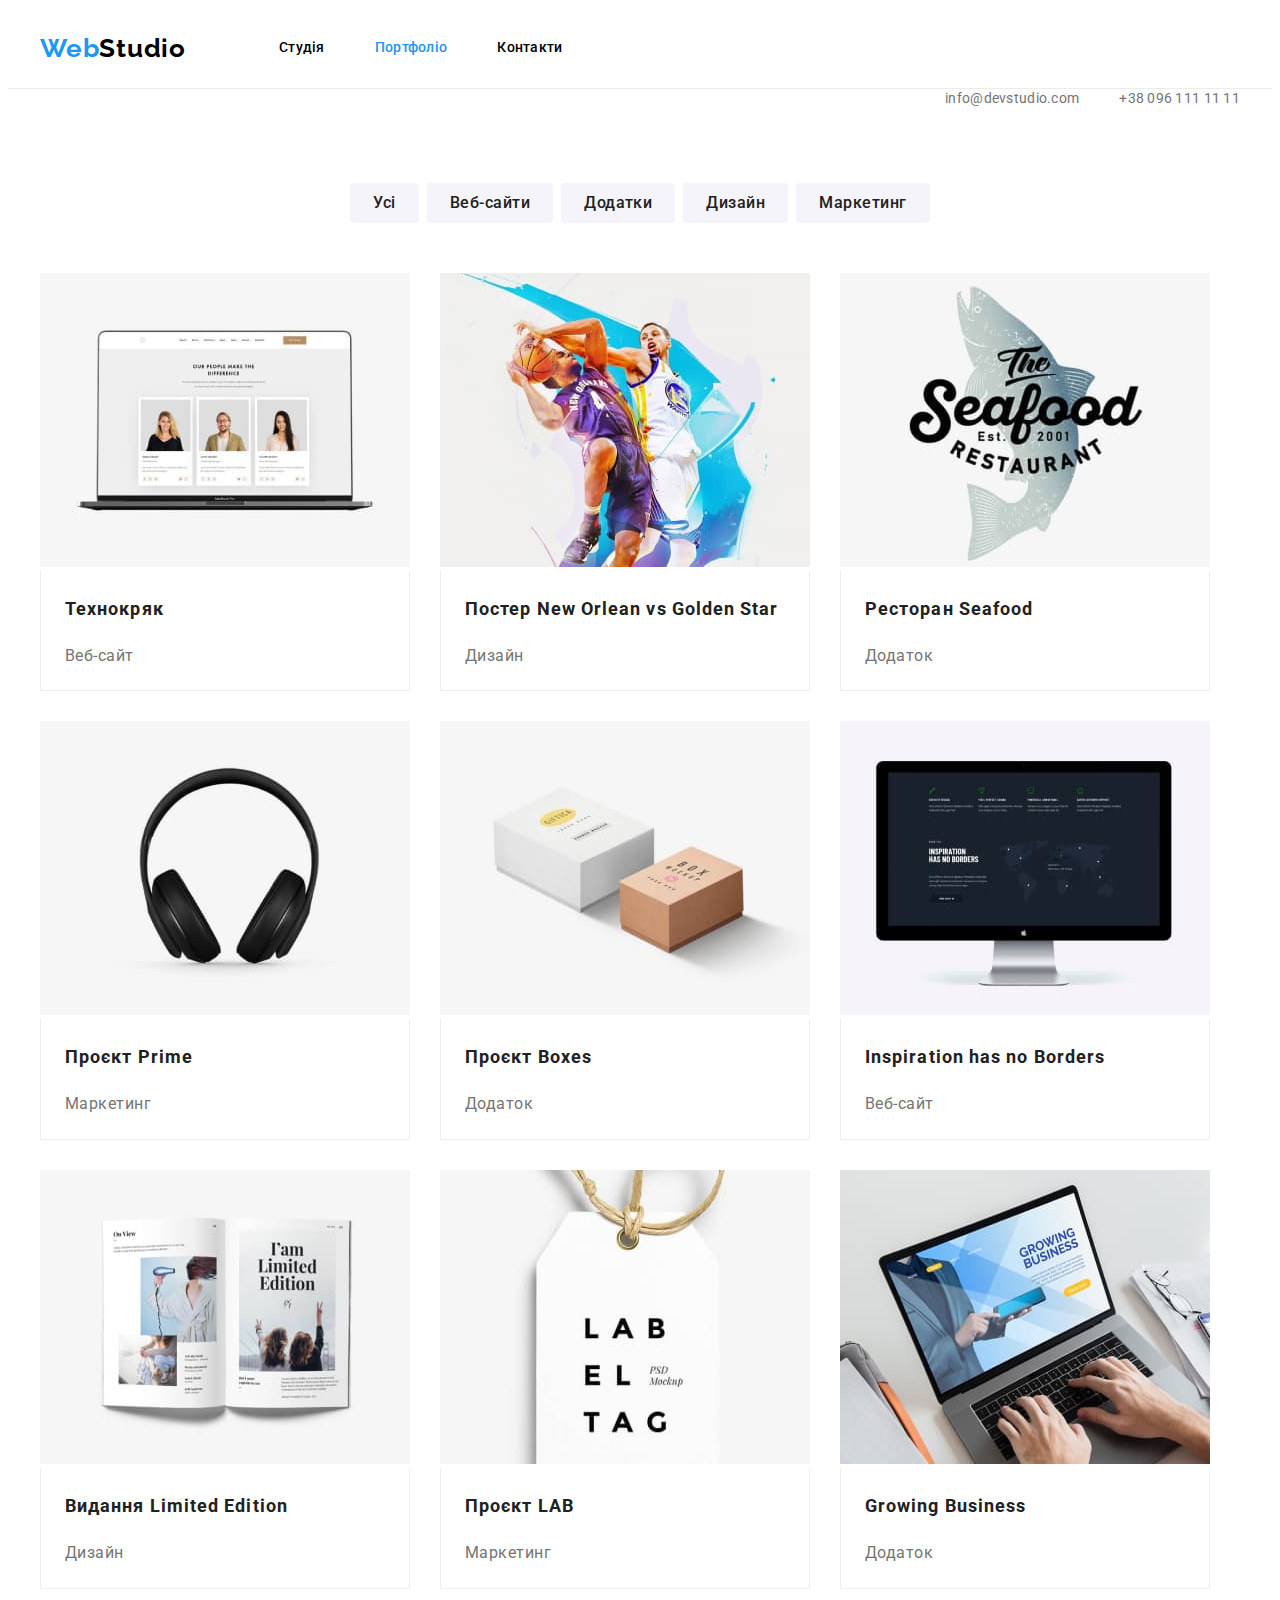
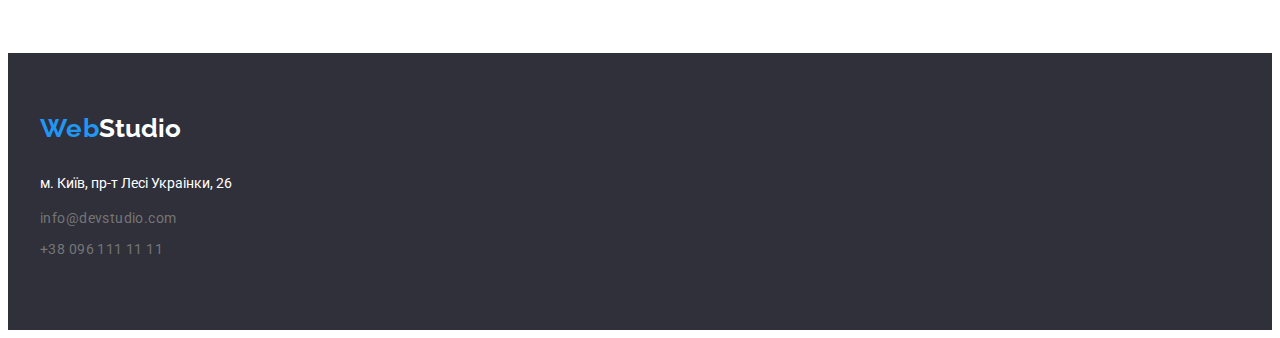
==== commit 17470a60: "Редагує код" ====
--- a/portfolio.html
+++ b/portfolio.html
@@ -33,7 +33,7 @@
             </li>
             <li class="link"><a href="" class="navi">Контакти</a></li>
           </ul>
-
+        </nav>
           <ul class="list-active">
             <li class="link">
               <a href="mailto:info@devstudio.com" class="contact-active-head"
@@ -46,7 +46,7 @@
               >
             </li>
           </ul>
-        </nav>
+       
       </div>
     </header>
 
@@ -69,13 +69,17 @@
                 alt="веб-сайт-технокряк"
                 width="370"
               />
+              <div class="comand-items">
               <h2 class="items">Технокряк</h2>
               <p class="items-element">Веб-сайт</p>
+             </div>
             </li>
             <li class="images-element">
               <img src="./images/img5.jpg" alt="постер" width="370"/>
+              <div class="comand-items">
               <h2 class="items">Постер New Orlean vs Golden Star</h2>
               <p class="items-element">Дизайн</p>
+            </div>
             </li>
             <li class="images-element">
               <img
@@ -83,38 +87,52 @@
                 alt="додаток-ресторану"
                 width="370"
               />
+              <div class="comand-items">
               <h2 class="items">Ресторан Seafood</h2>
               <p class="items-element">Додаток</p>
+            </div>
             </li>
             <li class="images-element">
               <img src="./images/img7.jpg" alt="проєкт-маркетинг" width="370"/>
+              <div class="comand-items">
               <h2 class="items">Проєкт Prime</h2>
               <p class="items-element">Маркетинг</p>
+            </div>
             </li>
             <li class="images-element">
               <img src="./images/img8.jpg" alt="додаток-Boxes" width="370"/>
+              <div class="comand-items">
               <h2 class="items">Проєкт Boxes</h2>
               <p class="items-element">Додаток</p>
+            </div>
             </li>
             <li class="images-element">
               <img src="./images/img9.jpg" alt="веб-сайт" width="370"/>
+              <div class="comand-items"> 
               <h2 class="items">Inspiration has no Borders</h2>
               <p class="items-element">Веб-сайт</p>
+            </div>
             </li>
             <li class="images-element">
               <img src="./images/img10.jpg" alt="дизайн-видання" width="370"/>
+              <div class="comand-items">
               <h2 class="items">Видання Limited Edition</h2>
               <p class="items-element">Дизайн</p>
+            </div>
             </li>
             <li class="images-element">
               <img src="./images/img11.jpg" alt="проєкт-LAB" width="370"/>
+              <div class="comand-items">
               <h2 class="items">Проєкт LAB</h2>
               <p class="items-element">Маркетинг</p>
+            </div>
             </li>
             <li class="images-element">
               <img src="./images/img12.jpg" alt="бізнес-додаток" width="370"/>
+              <div class="comand-items">
               <h2 class="items">Growing Business</h2>
               <p class="items-element">Додаток</p>
+            </div>
             </li>
           </ul>
         </div>
@@ -124,11 +142,11 @@
     <footer class="footer-style">
       <div class="container">
         <a href="./" class="active"
-          ><span class="logo">Web</span
+          ><span class="logo-footer">Web</span
           ><span class="logo-style-white">Studio</span></a
         >
 
-        <address>
+        <address class="address">
           <ul class="list-footer">
             <li>
               <a
--- a/css/styles.css
+++ b/css/styles.css
@@ -7,6 +7,9 @@
     --background-color-black: #2F303A;
     --color-button: #F5F4FA;
     --background-color-section :#F5F5F5;
+    --border-color: #ECECEC;
+    --border-photos: #EEEEEE;
+
 }
 
 .body{
@@ -15,7 +18,7 @@
 }
 
 .container {
-    width: 1230px;
+    width: 1200px;
     margin-left: auto;
     margin-right: auto;
     padding-left: 15px;
@@ -26,31 +29,35 @@
 
 /*head webstudio*/
 .header-style{
-    background-color: var(-);
+height: 80px;
+border-bottom-width: 1px;
+border-bottom-style: solid;
+border-bottom-color: var(--border-color);
 }
 .contact-active-head{
     color: var(--text-color);
     font-size: 14px;
     font-style: normal;
     line-height: 1.14;
-    letter-spacing: 2%;
     text-decoration: none;
     letter-spacing: 0.02em;
 }
 
 .contact-active-head:hover,
 .contact-active-head:focus{
+
     color: var(--accent-color);
 }
 
 .navi {
+    display: block;
     padding-top: 32px;
     padding-bottom: 32px;
     color:var(--logo-style-color);
     font-weight: 500;
     font-size: 14px;
     line-height: 1.14;
-    letter-spacing: 2%;
+    letter-spacing: 0.02em;
     text-decoration: none;
     letter-spacing: 0.02em;
 }
@@ -65,16 +72,12 @@
 .navi-head{
     display: flex;
     align-items: center;
-    /* justify-content:space-around; */
-}
-.visually-hidden-style{
-    background-color: var(--white-color);
-    margin-top: 94px;
-    margin-bottom: 0;
-}
+}
+
 
 .active{
     text-decoration:none;
+    display: block;
 }
 
 .logo{
@@ -104,6 +107,14 @@
 .list-header{
     display: flex;
     list-style: none;
+    margin: 0;
+    padding: 0;
+    margin-left: 93px;
+ }
+ 
+ .list-header .link{
+    margin: 0;
+    padding: 0;
  }
  
  .list-header .link + .link {
@@ -111,15 +122,21 @@
  }
 
  .list-active{
+    display: flex;
     margin-left: auto;
     list-style: none;
-    display: flex;
- }
-
+    margin: 0;
+    padding: 0;
+ }
+
+ .list-active .link + .link{
+    margin-left: 40px;
+ }
+
+ 
  .list-active .link{
-    margin-right: 40px;
- }
-
+    margin-left: auto;
+ }
 
  .contact{
     color: var(--text-color);
@@ -130,6 +147,8 @@
     color: var(--accent-color)
 }
  .contact-active-head{
+    padding-top: 32px;
+    padding-bottom: 32px;
     color: var(--text-color);
     font-size: 14px;
     font-style: normal;
@@ -145,13 +164,14 @@
 }
 
 .navi-active{
+    display: block;
     padding-top: 32px;
     padding-bottom: 32px;
     color: var(--accent-color);
     font-weight: 500;
     font-size: 14px;
     line-height: 1.14;
-    letter-spacing: 2%;
+    letter-spacing: 0.02em;
     text-decoration: none;
     letter-spacing: 0.02em;
 }
@@ -160,14 +180,17 @@
 
 /*main section*/
 .section{
+    height: 600px;
     background-color: var(--background-color-black);
-    text-align: Center;
+    text-align: center;
+    padding-top: 200px;
 }
 /* .link-button{
     display: flex;
     list-style: none;
 } */
 .list-button{
+    padding-left: 0;
     margin-top: 0;
     display: flex;
     list-style: none;
@@ -177,18 +200,24 @@
  .list{
     display: flex;
     list-style: none;
+    padding-left: 0;
  }
  
  .list > .photo{
     margin-right: 30px;
+    display: block;
+
  }
 .list-button .item + .item{
     margin-left: 8px;
 }
 .headline{
-    margin-top: 0;
-    padding-top: 200px;
-    padding-bottom: 30px;
+    margin-left: auto;
+    margin-right: auto;
+    margin-top: 0;
+    margin-bottom: 30px;
+    max-width: 696px;
+    text-align: center;
     color: var(--white-color);
     font-family: Raleway, sans-serif;
     font-weight: 900;
@@ -199,7 +228,7 @@
 }
 
 .button{
-    padding: 8px 22px;
+    padding: 6px 22px;
     border-radius: 4px;
     border: 1px solid transparent;
     font-family: Roboto, sans-serif;
@@ -214,12 +243,12 @@
  }
 
  .button-active{
+    /* margin-bottom: 200px; */
     min-width: 200px;
     height: 50px;
     padding: 10px 24px;
     border-radius: 4px;
     border: 1px solid transparent;
-    margin-bottom: 200px;
     font-family: inherit;
     color: var(--white-color);
     font-weight: 700;
@@ -241,6 +270,11 @@
 .button:focus{
     background-color: var(--accent-color);
     color: var(--white-color);
+}
+
+.visually-hidden-style{
+    padding-top: 94px;
+    padding-bottom: 94px;
 }
 
 .visually-hidden {
@@ -263,12 +297,14 @@
  }
 
  .list .item-head{
+    margin-right: 30px;
     flex-wrap: wrap;
     display: inline-block;
     width: 270px;
-   
-
+ }
+ 
  .heading {
+    margin-top: 0;
     margin-bottom: 10px; 
     color: var(--title-color);
     font-weight: 700;
@@ -279,7 +315,10 @@
 }
 
 .text{
-    margin-top: 10px;
+    margin-top: 0;
+    margin-bottom: 0;
+    width: 270px;
+    margin-right: 30px;
     color: var(--text-color);
     font-weight: 400;
     font-size: 14px;
@@ -287,7 +326,7 @@
     letter-spacing: 0.03em;
 }
 .section-photo{
-    margin-top: 94px;
+   padding-bottom: 94px;
 }
 .aside{
     margin-top: 0;
@@ -303,8 +342,7 @@
 .aside-comand{
     margin-top: 0;
     margin-bottom: 0;
-    padding-top: 60px;
-    /* background-color: red; */
+    padding-bottom: 50px;
     color: var(--title-color);
     font-weight: 700;
     font-size: 36px;
@@ -314,67 +352,84 @@
 }
 .comand {
     background-color:var(--color-button);
-    margin-top: 94px;
+    padding-top: 94px;
+    padding-bottom: 94px;
 }
 .comand-block{
     background-color: var(--white-color);
+    padding: 30px;
 }
 
 .photos{
-    margin-top: 50px;
+    display: flex;
+    width: 270px;
 }
 
 .photos-block{
-    display: flex;
-    list-style: none;
-    width: 270px;
+    background-color: var(--white-color);
     margin-right: 30px;
+    margin-bottom: 94px;
+    padding-left: 0;
 }
 
 .subtitle{
-    margin-top: 30px;
+    margin: 0;
+    text-align: center;
     color: var(--title-color);
     font-weight: 5s-00;
     font-size: 16px;
     line-height: 1.18;
     letter-spacing: 0.03em;
-    align-items: center;
+   
 }
 
 .subtitle-text{
+    text-align: center;
     margin-top: 10px;
-
+    margin-bottom: 0;
     color: var(--text-color);
     font-weight: 400;
     font-size: 16px;
     line-height: 1.18;
     letter-spacing: 0.03em;
-    align-items: center;
+   
 }
 .visually-hiden-style{
-    margin-top: 94px;
-}
-
-
-
+    padding-top: 94px;
+    padding-bottom: 94px;
+    background-color: var(--white-color);
+}
+.list> .item-head:nth-last-child(4){
+
+}
  .button-active:hover,
  .button-active:focus{
     background-color: #188ce8;
  }
  
+
 /*main portfolio*/
 .list-images{
     display: flex;
     flex-wrap: wrap;
     list-style: none;
     margin-top: 0;
-
-   
- }
+    padding: 0;
+    margin-bottom: -30px;
+    margin-right: -30px;
+ }
+
+.comand-items{
+    margin-top: 0;
+    border-left: 1px solid var(--border-photos);
+    border-right: 1px solid var(--border-photos);
+    border-bottom : 1px solid var(--border-photos);
+    padding: 20px 24px;
+    margin-top:  0;
+}
 
  .images-element{
-    /* width: calc((100% - 2*30px) / 3); */
-    width: 350px;
+    width: 370px;
     margin-bottom: 30px;
     margin-right: 30px;
  }
@@ -388,9 +443,8 @@
  }
 
  .items{
-    margin-left: 24px;
-    margin-bottom: 0;
-    margin-top: 20px;
+    margin-top: 0;
+    margin bottom: 4px;
     color: var(--title-color);
     font-weight: 700;
     font-size: 18px;
@@ -399,9 +453,7 @@
 }
 
 .items-element{
-    margin-left: 24px;
-    margin-bottom: 0;
-    margin-top:4px;
+    margin: 0;
     color: var(--text-color);
     font-weight: 400;
     font-size: 16px;
@@ -430,7 +482,6 @@
 
 /*footer*/
 .logo-footer{
-    margin-top: 610px;
     color: var(--accent-color);
     font-family: Raleway, sans-serif;
     font-weight: 700;
@@ -441,7 +492,6 @@
 }
 
 .logo-style-white{
-    margin-top: 60px;
     color: var(--white-color);
     font-family: Raleway, sans-serif;
     font-weight: 700;
@@ -450,11 +500,18 @@
     text-align: left;
     text-decoration: none;
 }
-
+.address{
+    margin-top: 28px;
+}
 .list-footer{
-    margin-top: 28px;
+    margin-top: 0;
+    margin-bottom: 0;
     list-style: none;
     padding-left: 0;
+ }
+ 
+ .list-footer > li{
+    margin-bottom: 12px;
  }
  .active-address{
     color: var(--white-color);
@@ -483,7 +540,8 @@
 
 /*footer portfolio*/
 .footer-style{
-    margin-top: 94px;
+    padding-top: 60px;
+    padding-bottom: 60px;
     background-color: var(--background-color-black);
 }
 
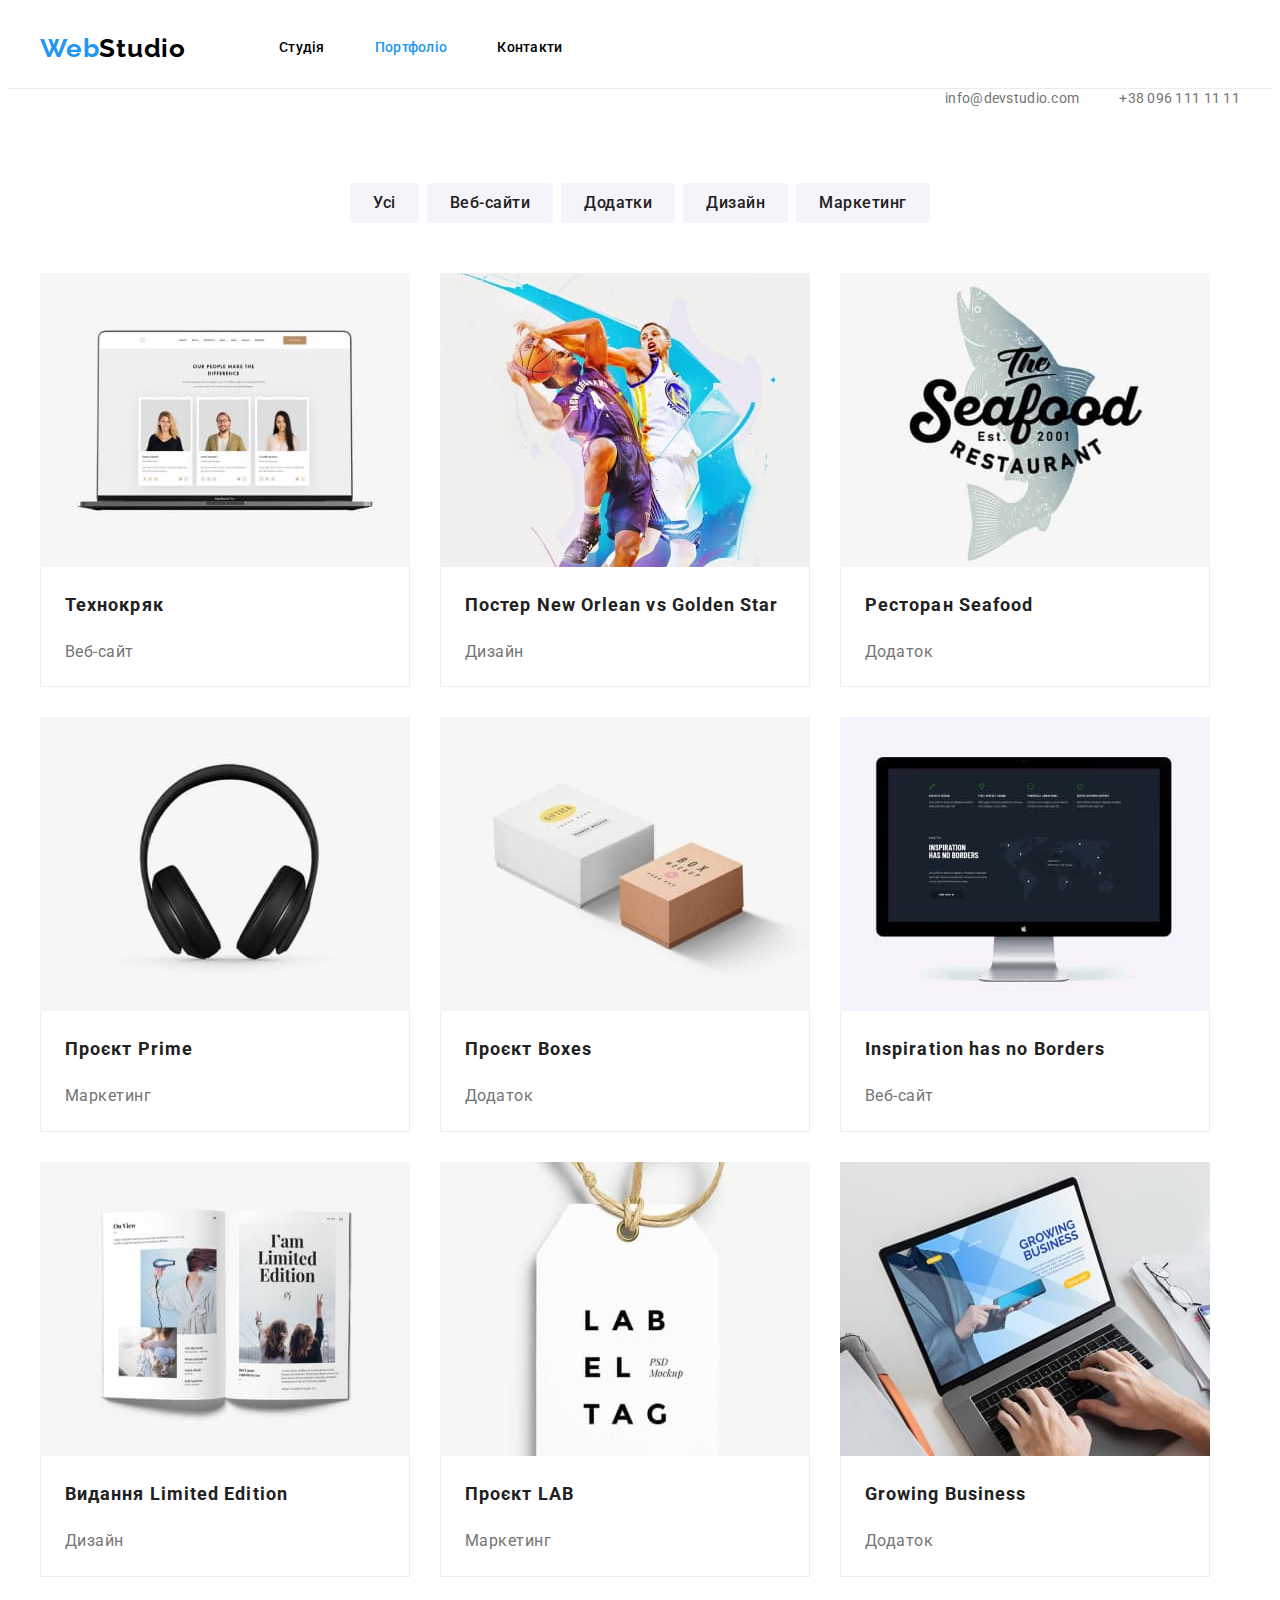
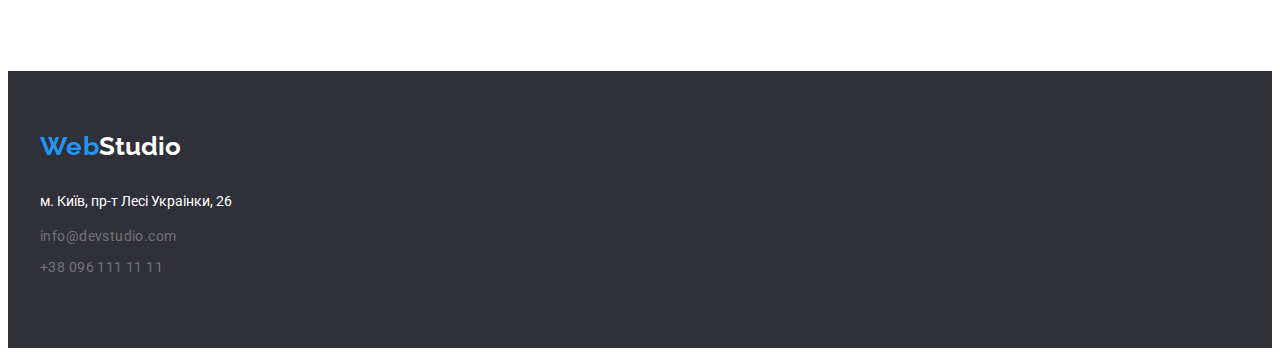
==== commit 32064889: "Прибирає відступ рамки до зображенння" ====
--- a/portfolio.html
+++ b/portfolio.html
@@ -22,11 +22,9 @@
     <header class="header-style">
       <div class="container">
         <nav class="navi-head">
-          <a href="./" class="active"
-            ><span class="logo">Web</span
-            ><span class="logo-style">Studio</span></a
-          >
-          <ul class="list-header">
+          <a href="./" class="active">
+            <span class="logo">Web</span><span class="logo-style">Studio</span></a>
+            <ul class="list-header">
             <li class="link"><a href="./" class="navi">Студія</a></li>
             <li class="link">
               <a href="./portfolio.html" class="navi-active">Портфоліо</a>
@@ -36,14 +34,10 @@
         </nav>
           <ul class="list-active">
             <li class="link">
-              <a href="mailto:info@devstudio.com" class="contact-active-head"
-                >info@devstudio.com</a
-              >
+              <a href="mailto:info@devstudio.com" class="contact-active-head">info@devstudio.com</a>
             </li>
             <li class="link">
-              <a href="tel:+380961111111" class="contact-active-head"
-                >+38 096 111 11 11</a
-              >
+              <a href="tel:+380961111111" class="contact-active-head">+38 096 111 11 11</a>
             </li>
           </ul>
        
@@ -64,8 +58,7 @@
 
           <ul class="list-images">
             <li class="images-element">
-              <img
-                src="./images/img4.jpg"
+              <img class="photos-element"src="./images/img4.jpg"
                 alt="веб-сайт-технокряк"
                 width="370"
               />
@@ -75,14 +68,14 @@
              </div>
             </li>
             <li class="images-element">
-              <img src="./images/img5.jpg" alt="постер" width="370"/>
+              <img class="photos-element" src="./images/img5.jpg" alt="постер" width="370"/>
               <div class="comand-items">
               <h2 class="items">Постер New Orlean vs Golden Star</h2>
               <p class="items-element">Дизайн</p>
             </div>
             </li>
             <li class="images-element">
-              <img
+              <img class="photos-element"
                 src="./images/img6.jpg"
                 alt="додаток-ресторану"
                 width="370"
@@ -93,42 +86,42 @@
             </div>
             </li>
             <li class="images-element">
-              <img src="./images/img7.jpg" alt="проєкт-маркетинг" width="370"/>
+              <img class="photos-element" src="./images/img7.jpg" alt="проєкт-маркетинг" width="370"/>
               <div class="comand-items">
               <h2 class="items">Проєкт Prime</h2>
               <p class="items-element">Маркетинг</p>
             </div>
             </li>
             <li class="images-element">
-              <img src="./images/img8.jpg" alt="додаток-Boxes" width="370"/>
+              <img class="photos-element" src="./images/img8.jpg" alt="додаток-Boxes" width="370"/>
               <div class="comand-items">
               <h2 class="items">Проєкт Boxes</h2>
               <p class="items-element">Додаток</p>
             </div>
             </li>
             <li class="images-element">
-              <img src="./images/img9.jpg" alt="веб-сайт" width="370"/>
+              <img class="photos-element" src="./images/img9.jpg" alt="веб-сайт" width="370"/>
               <div class="comand-items"> 
               <h2 class="items">Inspiration has no Borders</h2>
               <p class="items-element">Веб-сайт</p>
             </div>
             </li>
             <li class="images-element">
-              <img src="./images/img10.jpg" alt="дизайн-видання" width="370"/>
+              <img class="photos-element" src="./images/img10.jpg" alt="дизайн-видання" width="370"/>
               <div class="comand-items">
               <h2 class="items">Видання Limited Edition</h2>
               <p class="items-element">Дизайн</p>
             </div>
             </li>
             <li class="images-element">
-              <img src="./images/img11.jpg" alt="проєкт-LAB" width="370"/>
+              <img class="photos-element" src="./images/img11.jpg" alt="проєкт-LAB" width="370"/>
               <div class="comand-items">
               <h2 class="items">Проєкт LAB</h2>
               <p class="items-element">Маркетинг</p>
             </div>
             </li>
             <li class="images-element">
-              <img src="./images/img12.jpg" alt="бізнес-додаток" width="370"/>
+              <img class="photos-element" src="./images/img12.jpg" alt="бізнес-додаток" width="370"/>
               <div class="comand-items">
               <h2 class="items">Growing Business</h2>
               <p class="items-element">Додаток</p>
--- a/css/styles.css
+++ b/css/styles.css
@@ -26,6 +26,17 @@
     /* outline: 2px solid tomato; */
 }
 
+.container-head{
+    width: 1200px;
+    margin-left: auto;
+    margin-right: auto;
+    padding-left: 15px;
+    padding-right: 15px;
+    display: flex;
+    align-items: center;
+
+}
+
 
 /*head webstudio*/
 .header-style{
@@ -34,6 +45,12 @@
 border-bottom-style: solid;
 border-bottom-color: var(--border-color);
 }
+
+.navi-head{
+    display: flex;
+    align-items: center;
+}
+
 .contact-active-head{
     color: var(--text-color);
     font-size: 14px;
@@ -45,7 +62,6 @@
 
 .contact-active-head:hover,
 .contact-active-head:focus{
-
     color: var(--accent-color);
 }
 
@@ -69,11 +85,10 @@
 }
 
 
-.navi-head{
-    display: flex;
-    align-items: center;
-}
-
+
+.navi{
+    display: flex;
+}
 
 .active{
     text-decoration:none;
@@ -122,13 +137,15 @@
  }
 
  .list-active{
+    margin: 0;
     display: flex;
     margin-left: auto;
     list-style: none;
-    margin: 0;
-    padding: 0;
- }
-
+
+ }
+.list-active:nth-last-child(-n+1){
+    margin-right: 0;
+}
  .list-active .link + .link{
     margin-left: 40px;
  }
@@ -208,6 +225,10 @@
     display: block;
 
  }
+ .photo:nth-last-child(-n+1){
+    margin-right: 0;
+ }
+
 .list-button .item + .item{
     margin-left: 8px;
 }
@@ -303,6 +324,9 @@
     width: 270px;
  }
  
+ .item-head:nth-last-child(-n+1){
+    margin-right: 0;
+ }
  .heading {
     margin-top: 0;
     margin-bottom: 10px; 
@@ -328,6 +352,9 @@
 .section-photo{
    padding-bottom: 94px;
 }
+.section-photo:nth-child(3n){
+    margin-right: 0;
+}
 .aside{
     margin-top: 0;
     margin-bottom: 50px;
@@ -372,6 +399,9 @@
     padding-left: 0;
 }
 
+.photos-block:nth-last-child(-n+1){
+    margin-right: 0;
+}
 .subtitle{
     margin: 0;
     text-align: center;
@@ -419,6 +449,7 @@
     margin-right: -30px;
  }
 
+ 
 .comand-items{
     margin-top: 0;
     border-left: 1px solid var(--border-photos);
@@ -428,6 +459,9 @@
     margin-top:  0;
 }
 
+.photos-element{
+    display: block;
+}
  .images-element{
     width: 370px;
     margin-bottom: 30px;
@@ -438,9 +472,7 @@
     margin-right: 0;
  }
 
- .images-element:nth-last-child(-n+3){
-    margin-bottom: 0;
- }
+ 
 
  .items{
     margin-top: 0;
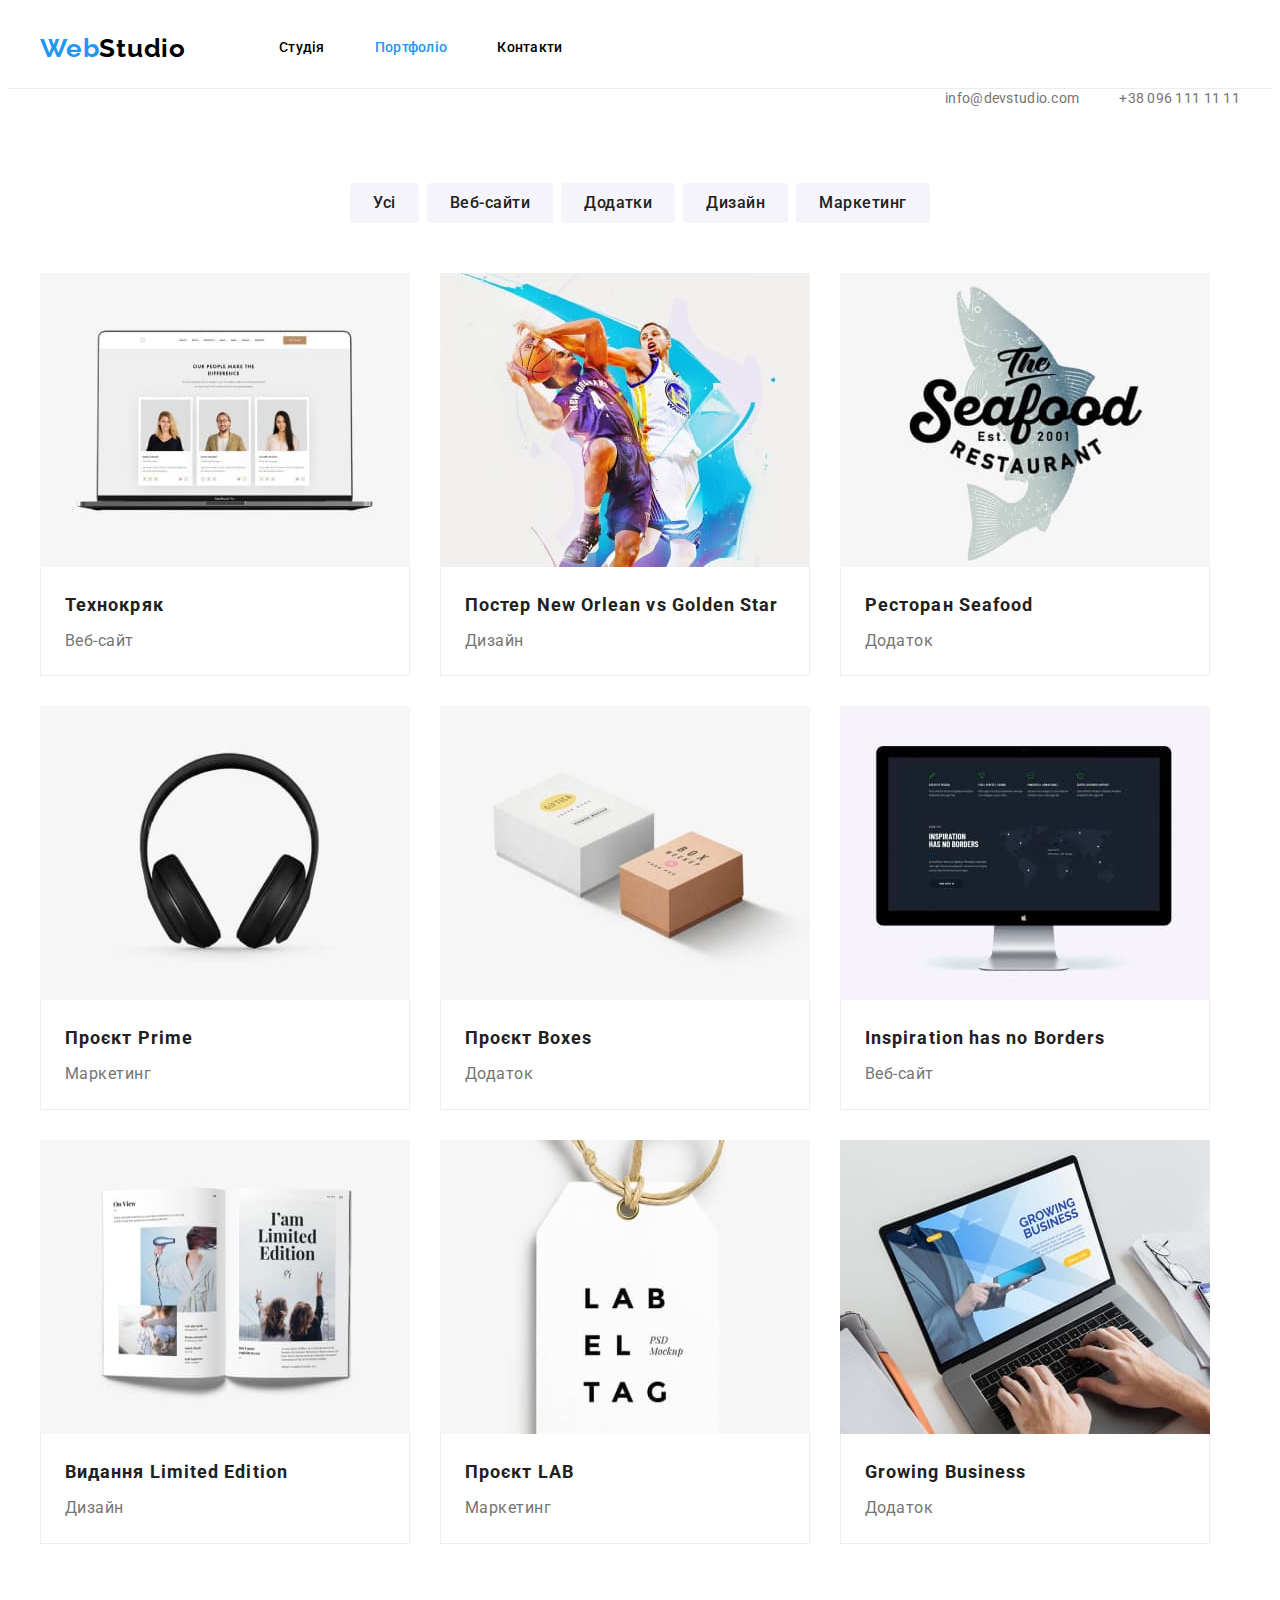
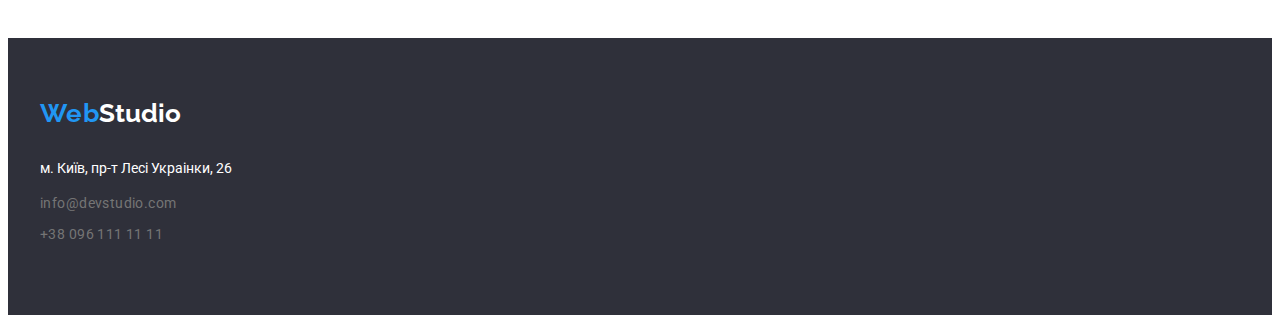
==== commit 673862ad: "Редагує код" ====
--- a/portfolio.html
+++ b/portfolio.html
@@ -38,9 +38,8 @@
             </li>
             <li class="link">
               <a href="tel:+380961111111" class="contact-active-head">+38 096 111 11 11</a>
-            </li>
+            </li >
           </ul>
-       
       </div>
     </header>
 
--- a/css/styles.css
+++ b/css/styles.css
@@ -118,7 +118,6 @@
     text-decoration: none;
     letter-spacing: 0.03em;
 }
-
 .list-header{
     display: flex;
     list-style: none;
@@ -429,9 +428,9 @@
     padding-bottom: 94px;
     background-color: var(--white-color);
 }
-.list> .item-head:nth-last-child(4){
-
-}
+/* .list> .item-head:nth-last-child(4){
+
+} */
  .button-active:hover,
  .button-active:focus{
     background-color: #188ce8;
@@ -476,7 +475,7 @@
 
  .items{
     margin-top: 0;
-    margin bottom: 4px;
+    margin-bottom: 4px;
     color: var(--title-color);
     font-weight: 700;
     font-size: 18px;
@@ -490,16 +489,17 @@
     font-weight: 400;
     font-size: 16px;
     line-height: 1.8;
-    letter-spacing: 0.03em;nd
-}
+    letter-spacing: 0.03em;
+}
+
 .button{
-    font-family: Roboto, sans-serif;
+    font-family: inherit;
     color: var(--title-color);
     background-color: #F5F4FA;
     font-weight: 500;
     font-size: 16px;
     line-height: 1.6;
-    cursor:pointer;
+    cursor: pointer;
     letter-spacing: 0.03em;
  }
 
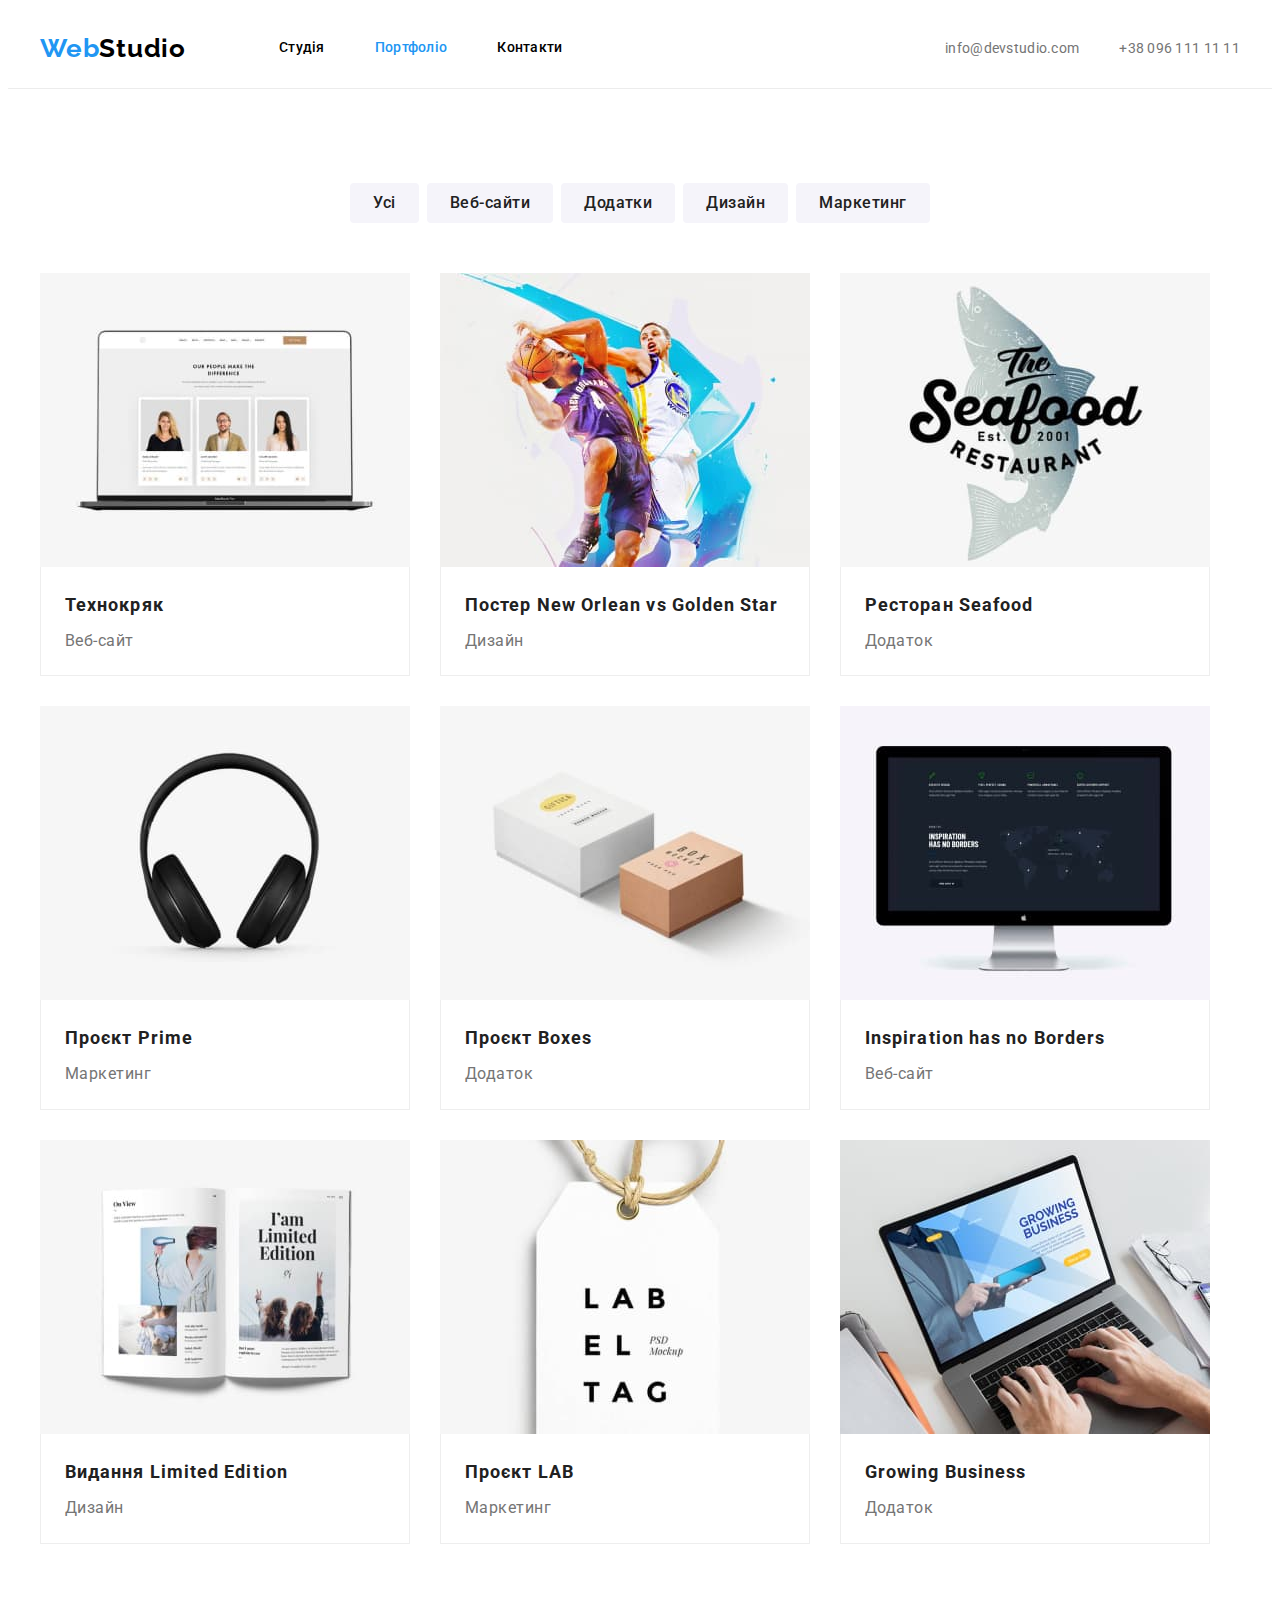
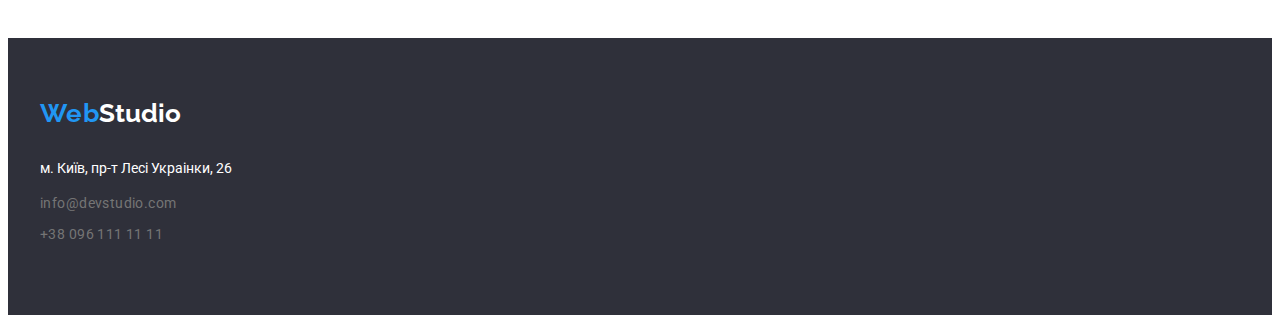
==== commit 10739357: "Прибирає стиль контейнера" ====
--- a/portfolio.html
+++ b/portfolio.html
@@ -20,7 +20,7 @@
   </head>
   <body class="body">
     <header class="header-style">
-      <div class="container">
+      <div class="container container-head">
         <nav class="navi-head">
           <a href="./" class="active">
             <span class="logo">Web</span><span class="logo-style">Studio</span></a>
@@ -38,7 +38,7 @@
             </li>
             <li class="link">
               <a href="tel:+380961111111" class="contact-active-head">+38 096 111 11 11</a>
-            </li >
+            </li>
           </ul>
       </div>
     </header>
--- a/css/styles.css
+++ b/css/styles.css
@@ -27,14 +27,8 @@
 }
 
 .container-head{
-    width: 1200px;
-    margin-left: auto;
-    margin-right: auto;
-    padding-left: 15px;
-    padding-right: 15px;
     display: flex;
     align-items: center;
-
 }
 
 
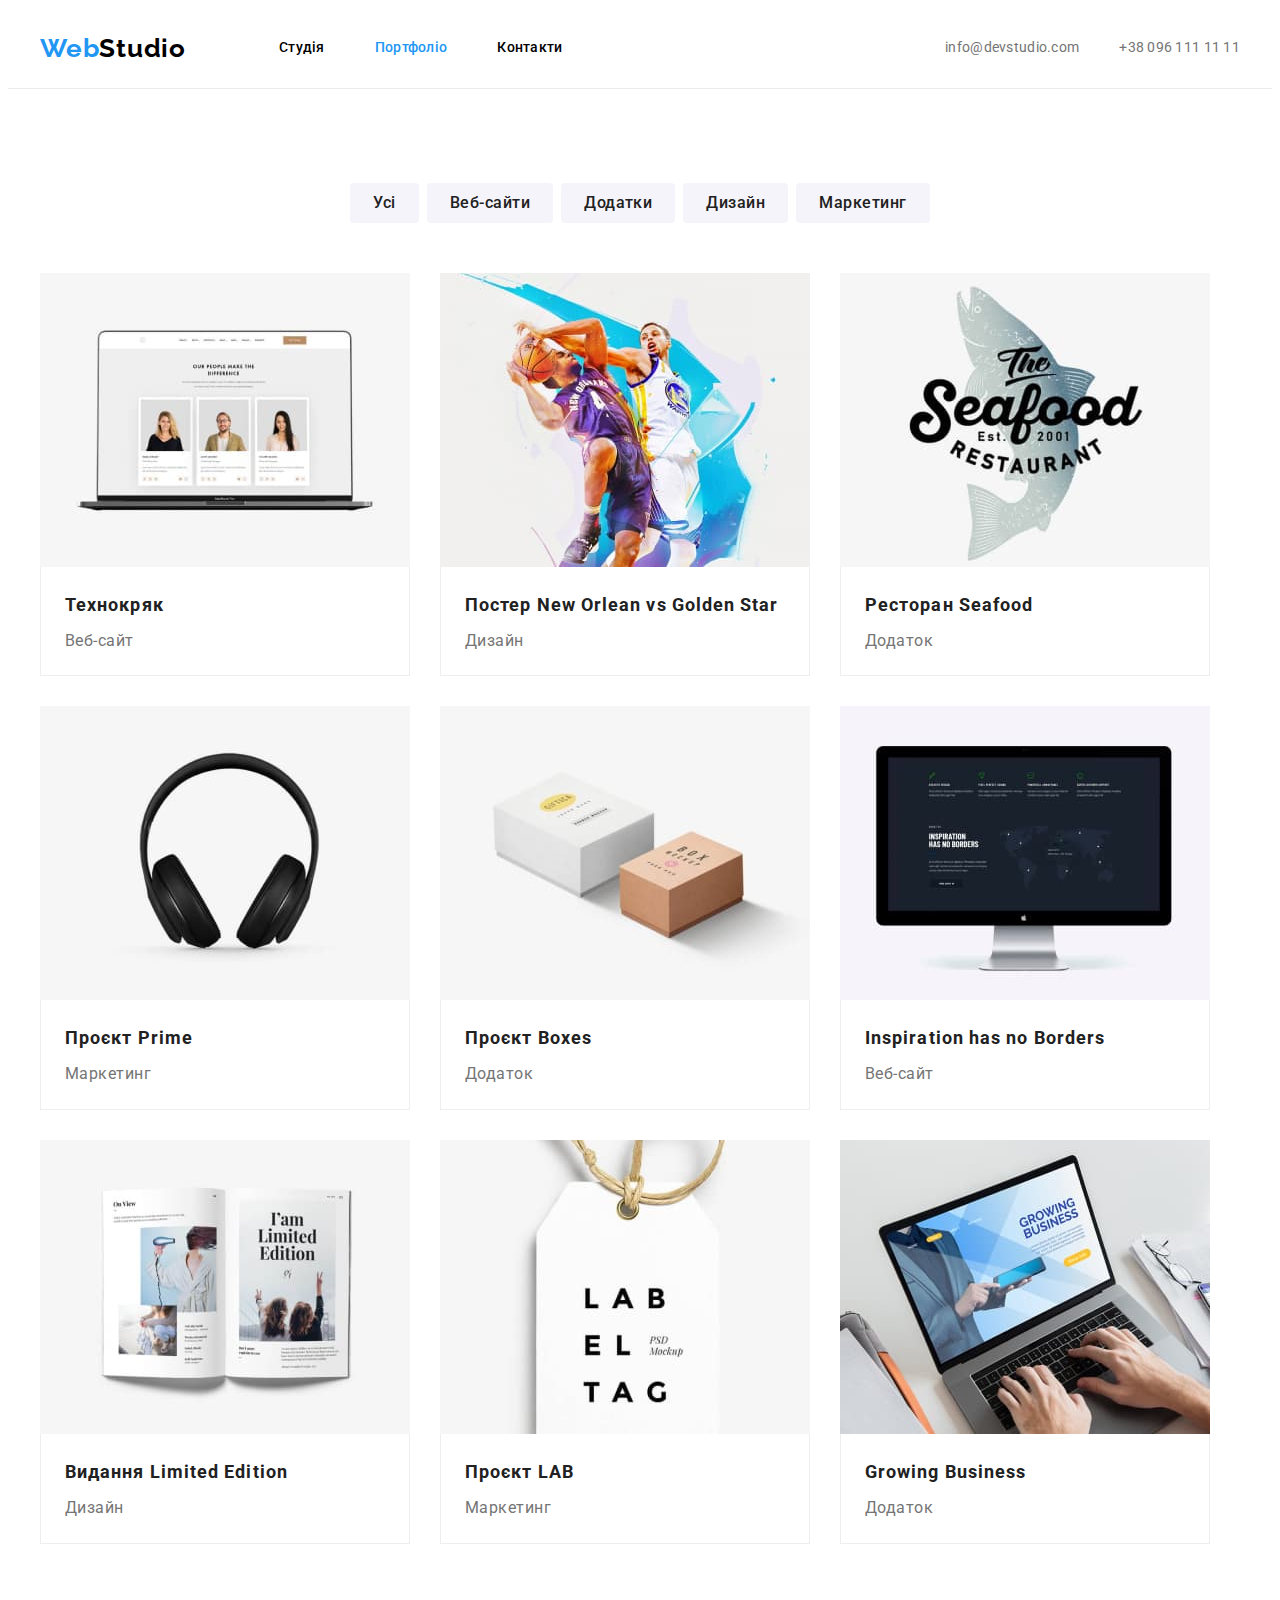
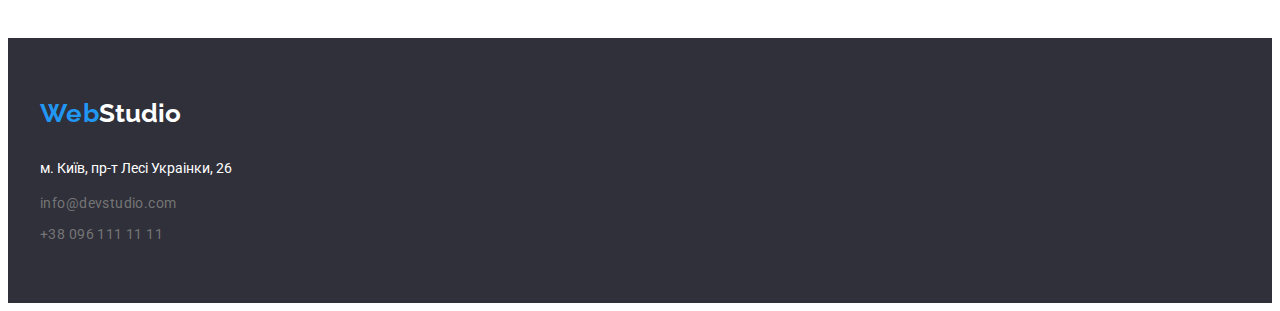
==== commit 334a0910: "Вносить зміни у код" ====
--- a/portfolio.html
+++ b/portfolio.html
@@ -140,7 +140,7 @@
 
         <address class="address">
           <ul class="list-footer">
-            <li>
+            <li class="item-footer">
               <a
                 href="https://goo.gl/maps/CPtrU1FHBa2aNyZL9"
                 target="_blank"
@@ -149,15 +149,11 @@
                 >м. Київ, пр-т Лесі Украінки, 26</a
               >
             </li>
-            <li>
-              <a href="mailto:info@devstudio.com" class="contact-active"
-                >info@devstudio.com</a
-              >
+            <li class="item-footer"> 
+              <a href="mailto:info@devstudio.com" class="contact-active">info@devstudio.com</a>
             </li>
-            <li>
-              <a href="tel:+380961111111" class="contact-active"
-                >+38 096 111 11 11</a
-              >
+            <li class="item-footer">
+              <a href="tel:+380961111111" class="contact-active">+38 096 111 11 11</a>
             </li>
           </ul>
         </address>
--- a/css/styles.css
+++ b/css/styles.css
@@ -69,7 +69,6 @@
     line-height: 1.14;
     letter-spacing: 0.02em;
     text-decoration: none;
-    letter-spacing: 0.02em;
 }
 
 
@@ -131,11 +130,13 @@
 
  .list-active{
     margin: 0;
+    padding: 0;
     display: flex;
     margin-left: auto;
     list-style: none;
-
- }
+ }
+
+
 .list-active:nth-last-child(-n+1){
     margin-right: 0;
 }
@@ -145,7 +146,9 @@
 
  
  .list-active .link{
-    margin-left: auto;
+    /* margin-left: auto; */
+    display: flex;
+    margin: 0;
  }
 
  .contact{
@@ -163,7 +166,6 @@
     font-size: 14px;
     font-style: normal;
     line-height: 1.14;
-    letter-spacing: 2%;
     text-decoration: none;
     letter-spacing: 0.02em;
 }
@@ -183,17 +185,17 @@
     line-height: 1.14;
     letter-spacing: 0.02em;
     text-decoration: none;
-    letter-spacing: 0.02em;
 }
 
 
 
 /*main section*/
 .section{
-    height: 600px;
+    /* height: 600px; */
     background-color: var(--background-color-black);
     text-align: center;
     padding-top: 200px;
+    padding-bottom: 200px;
 }
 /* .link-button{
     display: flex;
@@ -224,6 +226,10 @@
 
 .list-button .item + .item{
     margin-left: 8px;
+}
+
+.img-photo{
+    display:block
 }
 .headline{
     margin-left: auto;
@@ -361,8 +367,7 @@
 
 .aside-comand{
     margin-top: 0;
-    margin-bottom: 0;
-    padding-bottom: 50px;
+    margin-bottom: 50px;
     color: var(--title-color);
     font-weight: 700;
     font-size: 36px;
@@ -388,7 +393,7 @@
 .photos-block{
     background-color: var(--white-color);
     margin-right: 30px;
-    margin-bottom: 94px;
+    margin-bottom: 0;
     padding-left: 0;
 }
 
@@ -539,6 +544,12 @@
  .list-footer > li{
     margin-bottom: 12px;
  }
+
+ .item-footer:nth-last-child(1){
+    margin: 0;
+ }
+
+ 
  .active-address{
     color: var(--white-color);
     font-style: normal;
@@ -554,7 +565,6 @@
     font-size: 14px;
     font-style: normal;
     line-height: 1.14;
-    letter-spacing: 2%;
     text-decoration: none;
     letter-spacing: 0.03em;
 }
